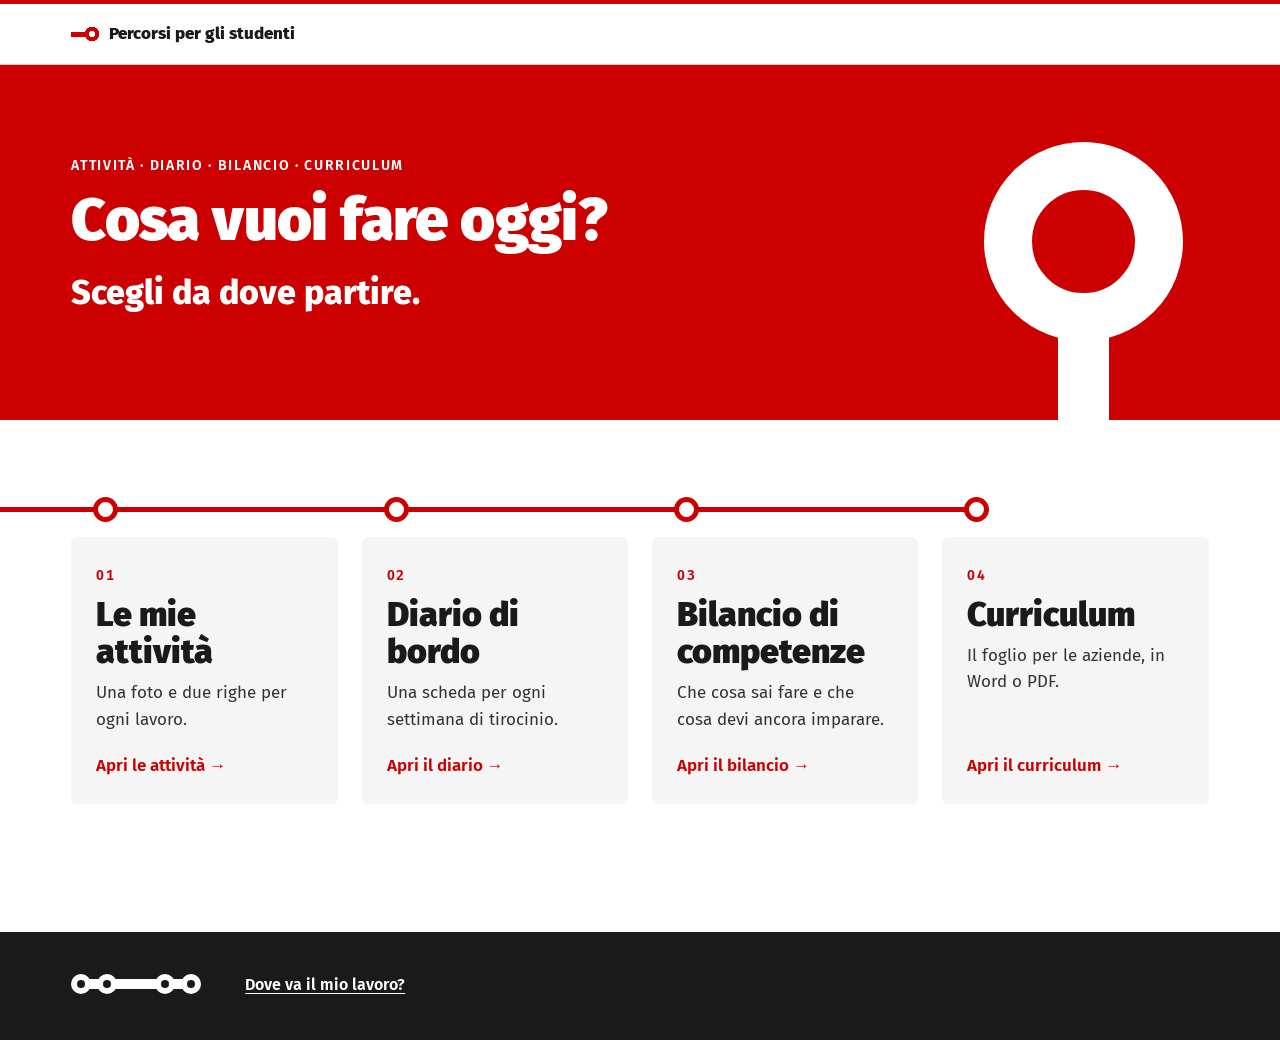
==== index.html @ dc900b09 "Pannello dei docenti: classi, cartellini con QR, avanzamento, CSV, gestione docenti Co-Authored-By: " ====
<!doctype html>
<html lang="it">
<head>
  <meta charset="utf-8">
  <meta name="viewport" content="width=device-width, initial-scale=1">
  <title>Percorsi per gli studenti</title>
  <meta name="description" content="Le mie attività, diario di bordo del tirocinio, bilancio di competenze e curriculum: scegli da dove partire.">
  <meta name="theme-color" content="#CC0000">
  <link rel="icon" type="image/png" sizes="32x32" href="img/favicon-32.png">
  <link rel="apple-touch-icon" href="img/favicon-180.png">
  <link rel="preload" href="fonts/fira-sans-latin-400-normal.woff2" as="font" type="font/woff2" crossorigin>
  <link rel="preload" href="fonts/fira-sans-latin-900-normal.woff2" as="font" type="font/woff2" crossorigin>
  <link rel="stylesheet" href="css/tokens.css?v=20261126-i">
  <link rel="stylesheet" href="css/stile.css?v=20261126-i">
  <script src="js/config.js" defer></script>
  <script src="js/unione.js" defer></script>
  <script src="js/archivio.js" defer></script>
  <script src="js/area.js" defer></script>
</head>
<body>
  <a class="salta" href="#principale">Vai al contenuto</a>

  <header class="testata">
    <div class="testata__riga">
      <span class="testata__nome testata__nome--fermo">Percorsi per gli studenti</span>
    </div>
  </header>

  <main id="principale" tabindex="-1">
    <div class="home home--percorsi">
      <div class="home__fascia">
        <div class="home__fascia-dentro">
          <p class="occhiello">Attività · Diario · Bilancio · Curriculum</p>
          <h1>Cosa vuoi fare oggi?</h1>
          <p class="home__sottotitolo">Scegli da dove partire.</p>
        </div>
      </div>

      <div class="home__sotto">
        <ul class="percorsi" aria-label="I percorsi">
          <li>
            <a class="percorso" href="portfolio/">
              <span class="meta percorso__num">01</span>
              <span class="percorso__titolo">Le mie attività</span>
              <span class="percorso__testo">Una foto e due righe per ogni lavoro.</span>
              <span class="percorso__apri">Apri le attività</span>
            </a>
          </li>
          <li>
            <a class="percorso" href="diario/">
              <span class="meta percorso__num">02</span>
              <span class="percorso__titolo">Diario di bordo</span>
              <span class="percorso__testo">Una scheda per ogni settimana di tirocinio.</span>
              <span class="percorso__apri">Apri il diario</span>
            </a>
          </li>
          <li>
            <a class="percorso" href="bilancio/">
              <span class="meta percorso__num">03</span>
              <span class="percorso__titolo">Bilancio di competenze</span>
              <span class="percorso__testo">Che cosa sai fare e che cosa devi ancora imparare.</span>
              <span class="percorso__apri">Apri il bilancio</span>
            </a>
          </li>
          <li>
            <a class="percorso" href="cv/">
              <span class="meta percorso__num">04</span>
              <span class="percorso__titolo">Curriculum</span>
              <span class="percorso__testo">Il foglio per le aziende, in Word o PDF.</span>
              <span class="percorso__apri">Apri il curriculum</span>
            </a>
          </li>
        </ul>

      </div>
    </div>
  </main>

  <footer class="piede">
    <div class="piede__riga">
      <span class="catena catena--bianca" aria-hidden="true"></span>
      <button type="button" class="pulsante pulsante--testo piede__info" data-informativa>Dove va il mio lavoro?</button>
    </div>
  </footer>

  <noscript><p style="padding:20px">Per usare i percorsi serve JavaScript attivo nel browser.</p></noscript>
</body>
</html>
---- css/tokens.css ----
/* Token dell'interfaccia: brand kit AFOL Metropolitana.
   Fonte: .claude/skills/afol-brand (SKILL.md, reference/web.md, reference/tokens.css, reference/cerchi.md),
   copiata dalla repo cfp-news. Ogni valore è marcato come in quella skill:
   Ufficiale (linee guida AFOL), Osservato (misurato su sito e social), Proposta (applicazione coerente).
   Caratteri self-hosted: nessuna richiesta a Google Fonts. */

/* Fira Sans: unica famiglia dell'interfaccia (Ufficiale). La gerarchia nasce dal peso. */
@font-face { font-family: "Fira Sans"; src: url("../fonts/fira-sans-latin-400-normal.woff2") format("woff2"); font-weight: 400; font-style: normal; font-display: swap; }
@font-face { font-family: "Fira Sans"; src: url("../fonts/fira-sans-latin-600-normal.woff2") format("woff2"); font-weight: 600; font-style: normal; font-display: swap; }
@font-face { font-family: "Fira Sans"; src: url("../fonts/fira-sans-latin-800-normal.woff2") format("woff2"); font-weight: 800; font-style: normal; font-display: swap; }
@font-face { font-family: "Fira Sans"; src: url("../fonts/fira-sans-latin-900-normal.woff2") format("woff2"); font-weight: 900; font-style: normal; font-display: swap; }
/* Anton ed EB Garamond restano solo per i modelli del curriculum scelti dallo studente
   (anteprima a schermo identica al Word e al PDF), non per l'interfaccia. */
@font-face { font-family: "Anton"; src: url("../fonts/anton-latin-400-normal.woff2") format("woff2"); font-weight: 400; font-style: normal; font-display: swap; }
@font-face { font-family: "EB Garamond"; src: url("../fonts/eb-garamond-latin-400-normal.woff2") format("woff2"); font-weight: 400; font-style: normal; font-display: swap; }
@font-face { font-family: "EB Garamond"; src: url("../fonts/eb-garamond-latin-400-italic.woff2") format("woff2"); font-weight: 400; font-style: italic; font-display: swap; }

:root {
  /* Colori AFOL (Ufficiali, linee guida documenti) */
  --afol-rosso: #CC0000;          /* unico rosso del lavoro: 5,89:1 su bianco */
  --afol-grigio-scuro: #333333;   /* testi */
  --afol-grigio-medio: #666666;   /* note: 5,74:1 su bianco */
  --afol-grigio-chiaro: #F5F5F5;  /* fondi */
  --afol-grigio-bordo: #CCCCCC;   /* bordi e filetti */
  --afol-bianco: #FFFFFF;
  /* Derivati (Proposta / Osservato) */
  --afol-rosso-scuro: #A30000;    /* hover dei pulsanti */
  --afol-nero: #1A1A1A;           /* titoli, fuoco da tastiera */
  --afol-fondo-rosato: #FCF3F4;   /* fondo dei post (Osservato): blocchi di aiuto */

  /* Ruoli usati da stile.css */
  --c-fondo: var(--afol-bianco);
  --c-pannello: var(--afol-grigio-chiaro);   /* colonne di spiegazione, schede della pagina iniziale */
  --c-superficie: var(--afol-bianco);
  --c-testo: var(--afol-grigio-scuro);
  --c-titolo: var(--afol-nero);
  --c-testo-2: var(--afol-grigio-medio);
  --c-rosso: var(--afol-rosso);
  --c-rosso-scuro: var(--afol-rosso-scuro);
  --c-rosato: var(--afol-fondo-rosato);
  --c-filetto: var(--afol-grigio-bordo);
  --c-bordo-campo: #8A8A8A;       /* Proposta: bordo dei campi a 3,4:1 su bianco (WCAG 1.4.11) */
  --c-bianco: var(--afol-bianco);
  --c-nero: var(--afol-nero);

  /* Caratteri */
  --f-sans: "Fira Sans", Arial, Helvetica, sans-serif;
  --f-cv-display: "Anton", Impact, "Arial Narrow", sans-serif;   /* solo curriculum, modello moderno */
  --f-cv-libro: "EB Garamond", Garamond, serif;                  /* solo curriculum, carattere elegante */

  /* Scala web (reference/web.md) */
  --t-h1: clamp(2.25rem, 1.4rem + 3.4vw, 3.75rem);   /* 36 → 60 px, Fira Sans 900 */
  --t-sezione: clamp(1.625rem, 1.25rem + 1.5vw, 2.5rem); /* H2, 800 */
  --t-domanda: clamp(1.5rem, 1.2rem + 1.2vw, 2.125rem);  /* titolo di schermata, 800 */
  --t-corpo: clamp(1rem, .95rem + .25vw, 1.0625rem);    /* 16 → 17 px */
  --t-meta: .875rem;                                     /* 14 px */
  --occhiello-spaziatura: .12em;

  /* Griglia e ritmo */
  --gap: 14px;
  --m: 20px;
  --max-lavoro: 1240px;
  --measure: 66ch;             /* 60–75 caratteri */
  --space-section: clamp(56px, 9vw, 96px);
  --radius-card: 6px;          /* --afol-raggio */
  --radius-control: 6px;       /* pulsanti: angoli 4–6 px */
  --filetto: 6px;              /* filetto rosso in alto delle schede */

  /* Sistema dei cerchi (Osservato): linea spessa t, anello di diametro ≈ 3,9 t con parete t */
  --cerchio-t: 5px;
  --cerchio-d: 20px;

  --durata: 200ms;
}
@media (max-width: 359px) { :root { --m: 16px; } }
@media (min-width: 768px) {
  :root { --gap: 20px; --m: clamp(28px, 4vw, 72px); }
}
@media (min-width: 1200px) {
  :root { --gap: 24px; }
}
@media (prefers-reduced-motion: reduce) {
  :root { --durata: 0ms; }
}
---- css/stile.css ----
/* Percorsi per gli studenti — interfaccia con il brand kit AFOL Metropolitana.
   Regole: un solo rosso (#CC0000) usato con parsimonia, molti neutri; una sola famiglia (Fira Sans),
   gerarchia fatta di pesi; schede bianche su grigio chiaro; il sistema dei cerchi (linea con anelli)
   per l'avanzamento e come firma sotto i titoli di primo livello. Vedi design.md. */

*, *::before, *::after { box-sizing: border-box; }
html { -webkit-text-size-adjust: 100%; }
body {
  margin: 0;
  background: var(--c-fondo);
  color: var(--c-testo);
  font-family: var(--f-sans);
  font-size: var(--t-corpo);
  line-height: 1.55;
  -webkit-font-smoothing: antialiased;
}
h1, h2, h3, h4, p, ul, ol, figure, blockquote { margin: 0; }
h1, h2, h3, h4, strong, legend { color: var(--c-titolo); }
button, input, textarea, select { font: inherit; color: inherit; }
a { color: var(--c-rosso); text-underline-offset: 3px; }
[hidden] { display: none !important; }

:focus-visible { outline: 3px solid var(--c-nero); outline-offset: 2px; }

.visivamente-nascosto {
  position: absolute !important; width: 1px; height: 1px; overflow: hidden;
  clip: rect(0 0 0 0); white-space: nowrap;
}
.salta {
  position: absolute; left: var(--m); top: -60px; z-index: 20;
  background: var(--c-rosso); color: var(--c-bianco); padding: 10px 16px; border-radius: var(--radius-control);
  font-weight: 600;
}
.salta:focus { top: 10px; }

/* ---------- Metadati, occhielli e segni ---------- */
.meta {
  font-size: var(--t-meta);
  line-height: 1.4;
  letter-spacing: .01em;
  font-variant-numeric: tabular-nums;
  color: var(--c-testo-2);
}
.meta strong { color: var(--c-titolo); font-weight: 600; }
/* Occhiello: 14 px, maiuscolo, spaziatura 0,12 em, 600, rosso (web.md). */
.occhiello, .schermata__testa > .meta, .home__indice > h2.meta, .percorso__num {
  font-size: var(--t-meta); font-weight: 600; text-transform: uppercase;
  letter-spacing: var(--occhiello-spaziatura); color: var(--c-rosso);
}
/* L'anello: parete spessa quanto la linea, foro vuoto (cerchi.md, regola 1). */
.segno {
  display: inline-block; flex: none; width: 14px; height: 14px; margin-right: 10px; vertical-align: -1px;
  border: 4px solid var(--c-rosso); border-radius: 50%; background: transparent;
}
.misura { max-width: var(--measure); }
.libro { font-size: 1.125em; line-height: 1.55; }

/* Firma: la catena dei quattro cerchi sotto i titoli di primo livello (web.md, «Separatore di sezione»). */
.catena, .home h1::after, .dossier__titolo::after {
  content: ""; display: block; width: 132px; height: 20px;
  background: url("../img/catena.svg") left center / contain no-repeat;
}

/* ---------- Testata e avanzamento ---------- */
.testata {
  position: sticky; top: 0; z-index: 10;
  background: var(--c-bianco);
  border-top: 4px solid var(--c-rosso);
  border-bottom: 1px solid var(--c-filetto);
}
.testata__riga {
  display: flex; align-items: center; gap: 14px;
  max-width: var(--max-lavoro); margin: 0 auto; padding: 6px var(--m);
  min-height: 60px;
}
.testata__nome {
  font-family: var(--f-sans); font-weight: 800; font-size: 17px; letter-spacing: 0; color: var(--c-titolo);
  background: none; border: 0; padding: 10px 0; cursor: pointer; min-height: 44px; text-align: left;
}
.testata__nome { display: inline-flex; align-items: center; gap: 10px; }
/* Il segno dei siti: un tratto di linea che finisce in un anello. */
.testata__nome::before {
  content: ""; flex: none; width: 28px; height: 14px;
  background: radial-gradient(circle at 21px 7px, transparent 3px, var(--c-rosso) 3.5px, var(--c-rosso) 7px, transparent 7.5px),
    linear-gradient(var(--c-rosso), var(--c-rosso)) 0 4.5px / 16px 5px no-repeat;
}
.testata__nome:hover { color: var(--c-rosso); }
.testata__nome--fermo { cursor: default; display: inline-flex; align-items: center; }
.testata__nome--fermo:hover { color: var(--c-titolo); }
.testata__salvato { margin-left: auto; text-align: right; }
/* Link alla pagina iniziale con i percorsi. */
.testata__tutti {
  font-size: 14px; font-weight: 600; color: var(--c-testo-2); text-decoration: none;
  display: inline-flex; align-items: center; gap: 6px; min-height: 44px; padding-right: 14px; white-space: nowrap;
  border-right: 1px solid var(--c-filetto);
}
.testata__tutti::before { content: "←"; color: var(--c-rosso); }
.testata__tutti:hover { color: var(--c-rosso); }

/* Avanzamento come percorso: linea orizzontale con anelli (web.md, «Percorso»). */
.avanzamento {
  height: var(--cerchio-t); background: var(--c-filetto); position: relative;
  margin: 14px max(var(--m), calc((100% - var(--max-lavoro)) / 2 + var(--m))) 16px;
}
.avanzamento__barra { position: absolute; inset: 0 auto 0 0; background: var(--c-rosso); transition: width var(--durata) ease; }
.avanzamento__nodo {
  position: absolute; top: 50%; width: var(--cerchio-d); height: var(--cerchio-d);
  border: var(--cerchio-t) solid var(--c-filetto); border-radius: 50%; background: var(--c-bianco);
  transform: translate(-50%, -50%); pointer-events: none;
}
.avanzamento__nodo--completato { border-color: var(--c-rosso); background: var(--c-bianco); }
.avanzamento__nodo--attivo { border-color: var(--c-rosso); background: var(--c-rosso); box-shadow: 0 0 0 4px var(--c-bianco); }
body:has(.home) .avanzamento { display: none; }
#tappa-nome { font-weight: 600; color: var(--c-titolo); }

/* ---------- Pulsanti (web.md) ---------- */
.pulsante {
  display: inline-flex; align-items: center; justify-content: center; gap: 8px;
  min-height: 48px; padding: 0 24px;
  border-radius: var(--radius-control);
  border: 2px solid var(--c-rosso);
  background: var(--c-rosso); color: var(--c-bianco);
  font-weight: 600; font-size: 16px; line-height: 1.2; text-decoration: none;
  cursor: pointer;
  transition: background var(--durata), border-color var(--durata), color var(--durata);
}
.pulsante:hover { background: var(--c-rosso-scuro); border-color: var(--c-rosso-scuro); }
.pulsante--secondario { background: transparent; color: var(--c-rosso); }
.pulsante--secondario:hover { background: var(--c-rosato); color: var(--c-rosso-scuro); border-color: var(--c-rosso-scuro); }
.pulsante--piccolo { min-height: 44px; padding: 0 16px; font-size: 15px; }
.pulsante--testo { border-color: transparent; background: transparent; color: var(--c-rosso); text-decoration: underline; text-underline-offset: 3px; padding: 0 8px; }
.pulsante--testo:hover { background: transparent; border-color: transparent; color: var(--c-rosso-scuro); text-decoration-thickness: 2px; }
.pulsante[disabled] { opacity: .45; cursor: not-allowed; }

/* ---------- Home di ogni sito: fascia rossa d'apertura, poi l'indice come linea con le fermate ---------- */
.home { padding: 0 0 var(--space-section); }
.home__fascia {
  position: relative; overflow: hidden;
  background: var(--c-rosso); color: var(--c-bianco);
}
.home__fascia-dentro {
  position: relative;
  max-width: var(--max-lavoro); margin: 0 auto;
  padding: clamp(40px, 7vw, 96px) var(--m) clamp(48px, 7vw, 96px);
}
.home__fascia-dentro > * { position: relative; z-index: 1; }
/* Il segno dei cerchi in bianco su rosso (cerchi.md, regole 2, 4 e 5): una linea entra dal bordo basso
   della fascia e finisce in un grande anello con il foro vuoto. Spessore t, anello ≈ 3,9 t, foro ≈ 0,51. */
.home__fascia-dentro::before, .home__fascia-dentro::after { content: none; }
@media (min-width: 900px) {
  .home__fascia-dentro { --t: clamp(44px, 4vw, 60px); }
  .home__fascia-dentro::after {
    content: ""; position: absolute; z-index: 0;
    right: calc(var(--m) + 2vw); top: clamp(48px, 6vw, 88px);
    width: calc(3.9 * var(--t)); height: calc(3.9 * var(--t));
    border: calc(.95 * var(--t)) solid var(--c-bianco); border-radius: 50%;
  }
  .home__fascia-dentro::before {
    content: ""; position: absolute; z-index: 0; bottom: 0;
    right: calc(var(--m) + 2vw + 1.45 * var(--t)); width: var(--t);
    top: calc(clamp(48px, 6vw, 88px) + 3.3 * var(--t));
    background: var(--c-bianco);
  }
  .home__fascia-dentro > * { max-width: min(640px, 62%); }
}
.home__fascia h1 {
  color: var(--c-bianco);
  font-weight: 900; font-size: var(--t-h1); line-height: 1.02; letter-spacing: -.01em;
  margin: 0 0 22px; max-width: 14ch;
}
.home__fascia h1::after { content: none; }
.home__fascia .occhiello { color: var(--c-bianco); margin-bottom: 14px; }
.home__sottotitolo { font-size: var(--t-domanda); font-weight: 800; line-height: 1.15; margin-bottom: 18px; max-width: 24ch; }
.home__testo { margin-bottom: 30px; }
.home__fascia .home__sottotitolo { color: var(--c-bianco); }
.home__fascia .nota { color: var(--c-bianco); }
.home__azioni { display: flex; flex-wrap: wrap; align-items: center; gap: 14px; margin-bottom: 16px; }
/* Pulsanti sul rosso: invertiti. */
.home__fascia .pulsante { background: var(--c-bianco); border-color: var(--c-bianco); color: var(--c-rosso); }
.home__fascia .pulsante:hover { background: var(--c-rosato); border-color: var(--c-rosato); color: var(--c-rosso-scuro); }
.home__fascia .pulsante--secondario { background: transparent; color: var(--c-bianco); }
.home__fascia .pulsante--secondario:hover { background: rgba(255, 255, 255, .14); color: var(--c-bianco); border-color: var(--c-bianco); }
.home__fascia :focus-visible { outline-color: var(--c-bianco); }

/* L'indice della home come una linea della metropolitana: un anello per sezione, il nome sotto (cerchi.md, E). */
.home__indice, .home__sotto { max-width: var(--max-lavoro); margin: 0 auto; padding: clamp(40px, 6vw, 72px) var(--m) 0; }
.home__indice > h2.meta { margin-bottom: 22px; }
.home__indice ol { list-style: none; padding: 0 0 0 40px; margin: 0; display: grid; position: relative; }
.home__indice ol::before {
  content: ""; position: absolute; left: 10px; top: 8px; bottom: 8px; width: var(--cerchio-t); background: var(--c-rosso);
}
.home__indice li { position: relative; display: grid; grid-template-columns: 3ch 1fr; align-items: baseline; gap: 10px; padding: 10px 0; color: var(--c-titolo); font-weight: 600; }
.home__indice li::before {
  content: ""; position: absolute; left: -40px; top: 10px; width: 25px; height: 25px; box-sizing: border-box;
  border: var(--cerchio-t) solid var(--c-rosso); border-radius: 50%; background: var(--c-bianco);
}
.home__indice li > .meta:first-child { color: var(--c-rosso); font-weight: 800; }
@media (min-width: 768px) {
  .home__indice ol { grid-auto-flow: column; grid-auto-columns: 1fr; padding: 40px 0 0; }
  .home__indice ol::before { left: calc(-1 * var(--m) - 100vw); right: calc(100% / var(--n, 6) - 22px); top: 10px; bottom: auto; width: auto; height: var(--cerchio-t); }
  .home__indice ol:has(> li:nth-child(3):last-child) { --n: 3; }
  .home__indice li { grid-template-columns: 1fr; gap: 2px; padding: 0 12px 0 0; }
  .home__indice li::before { left: 0; top: -40px; }
  .home { overflow-x: clip; }
}

/* ---------- Pagina iniziale: i quattro percorsi ---------- */
.home--percorsi h1 { max-width: 16ch; }
.home__sotto { padding-top: clamp(48px, 6vw, 80px); }
/* I tre siti come tappe di un percorso: una linea li attraversa e ogni scheda ha il suo anello (cerchi.md, uso 4). */
.percorsi { list-style: none; padding: 0; display: grid; gap: var(--gap); margin: 0 0 32px; position: relative; }
.percorsi > li { position: relative; }
.percorso {
  position: relative;
  display: flex; flex-direction: column; gap: 10px; height: 100%;
  background: var(--c-pannello); border: 1px solid transparent; border-radius: var(--radius-card);
  padding: 28px 24px 24px; text-decoration: none; color: var(--c-testo);
  transition: border-color var(--durata), background var(--durata);
}
.percorso:hover { border-color: var(--c-rosso); background: var(--c-bianco); }
.percorso__titolo { font-size: var(--t-domanda); font-weight: 900; line-height: 1.1; color: var(--c-titolo); }
.percorso__testo { max-width: 40ch; }
.percorso__apri { margin-top: auto; padding-top: 10px; font-weight: 600; color: var(--c-rosso); }
.percorso__apri::after { content: " →"; }
.percorso:hover .percorso__apri { text-decoration: underline; text-underline-offset: 4px; }
/* Mobile: linea verticale a sinistra, anello all'altezza del titolo. */
.percorsi { padding-left: 34px; }
.percorsi::before {
  content: ""; position: absolute; left: 10px; top: 0; bottom: 0; width: var(--cerchio-t); background: var(--c-rosso);
}
.percorsi > li::before {
  content: ""; position: absolute; left: -34px; top: 26px; width: 25px; height: 25px; z-index: 1; box-sizing: border-box;
  border: var(--cerchio-t) solid var(--c-rosso); border-radius: 50%; background: var(--c-bianco);
}
@media (min-width: 1000px) {
  .percorsi { grid-template-columns: repeat(4, 1fr); padding: 40px 0 0; }
  /* La linea entra dal bordo sinistro dello schermo e finisce nell'ultimo anello. */
  .percorsi::before { left: calc(-1 * var(--m) - 100vw); right: calc((100% - 3 * var(--gap)) / 4 - 34px); top: 10px; bottom: auto; width: auto; height: var(--cerchio-t); }
  .percorsi > li::before { left: 22px; top: -40px; }
}

/* Piè di pagina della pagina iniziale: scuro, con la catena dei cerchi in bianco. */
.piede { background: var(--c-nero); color: var(--c-bianco); }
.piede__riga {
  max-width: var(--max-lavoro); margin: 0 auto; padding: 28px var(--m) 32px;
  display: flex; flex-wrap: wrap; align-items: center; gap: 16px 32px;
}
.piede p { font-size: 15px; max-width: 52ch; }
.catena--bianca { background-image: url("../img/catena-bianca.svg"); }

/* ---------- Area di lavoro ---------- */
.lavoro { max-width: var(--max-lavoro); margin: 0 auto; padding: 0 var(--m); }
.rail { display: none; }
.rail ol, .indice-dialogo ol { list-style: none; padding: 0; margin: 0; }
/* Da 1100px l'indice è una colonna a sinistra: una linea verticale con un anello per sezione,
   come una linea della metropolitana (cerchi.md, regola 3). Sostituisce la traccia orizzontale in testata. */
@media (min-width: 1100px) {
  .lavoro { display: grid; grid-template-columns: 232px minmax(0, 1fr); column-gap: clamp(40px, 4vw, 64px); align-items: start; }
  .rail {
    display: block; position: sticky; top: 84px; align-self: start;
    padding: 40px 0 24px; max-height: calc(100vh - 84px); overflow-y: auto;
  }
  .rail ol { position: relative; padding-left: 40px; }
  .rail ol::before { content: ""; position: absolute; left: 10px; top: 22px; bottom: 22px; width: var(--cerchio-t); background: var(--c-filetto); }
  .rail .rail__voce {
    position: relative; display: flex; flex-direction: column; align-items: flex-start; gap: 1px;
    border-top: 0; padding: 12px 0; min-height: 56px;
  }
  .rail .rail__voce::before {
    content: ""; position: absolute; left: -40px; top: 12px; width: 25px; height: 25px; box-sizing: border-box;
    border: var(--cerchio-t) solid var(--c-filetto); border-radius: 50%; background: var(--c-bianco);
  }
  .rail .rail__voce[data-stato="completa"]::before, .rail .rail__voce[data-stato="in_corso"]::before { border-color: var(--c-rosso); }
  .rail .rail__voce[aria-current="step"]::before { border-color: var(--c-rosso); background: var(--c-rosso); box-shadow: 0 0 0 4px var(--c-bianco); }
  .rail .rail__voce:hover .rail__nome { color: var(--c-rosso); }
  .rail .rail__num { display: none; }
  /* Lo stato si legge dall'anello: la scritta resta solo per i lettori di schermo. */
  .rail .rail__stato { position: absolute; width: 1px; height: 1px; overflow: hidden; clip: rect(0 0 0 0); white-space: nowrap; }
  .rail .rail__voce { min-height: 48px; justify-content: center; }
  .rail .rail__nome { font-size: 16px; line-height: 1.25; }
  .testata__tappa, .avanzamento { display: none !important; }
}
.rail__voce, .indice-dialogo__voce {
  display: grid; grid-template-columns: 4.5ch 1fr; gap: 4px 10px; width: 100%;
  text-align: left; background: none; border: 0; border-top: 1px solid var(--c-filetto);
  padding: 12px 0; cursor: pointer; min-height: 44px; font-size: 15px; line-height: 1.3;
}
.rail__nome { color: var(--c-titolo); }
.rail__voce[aria-current="step"] .rail__nome, .indice-dialogo__voce[aria-current="step"] .rail__nome { font-weight: 800; }
.rail__voce[aria-current="step"] .rail__num { color: var(--c-rosso); font-weight: 600; }
.rail__num { white-space: nowrap; }
.rail__stato { grid-column: 2; }

.schermata { padding: clamp(28px, 5vw, 52px) 0 40px; }
.schermata--entra { animation: compari var(--durata) ease both; }
@keyframes compari { from { opacity: 0; transform: translateY(6px); } to { opacity: 1; transform: none; } }
.schermata__testa { margin-bottom: 28px; }
.schermata__testa .meta { margin-bottom: 12px; display: flex; align-items: center; }
.schermata h2 {
  font-size: var(--t-sezione); font-weight: 800; line-height: 1.15; letter-spacing: -.005em;
  max-width: 30ch;
}
.schermata h2:focus { outline: none; }
.schermata__corpo { display: grid; gap: 28px; }
/* Redesign del 26/11/2026: niente pannelli né colonne affiancate. La spiegazione è un paragrafo d'apertura,
   il lavoro sta sotto in una colonna di lettura; si separa con lo spazio, non con riquadri e filetti. */
.schermata__corpo { gap: 36px; }
.colonna-intro { display: grid; gap: 16px; max-width: 62ch; }
.colonna-intro > p:first-child { font-size: 1.125rem; line-height: 1.55; color: var(--c-titolo); }
.colonna-risposta { max-width: 760px; }
.colonna-risposta { min-width: 0; }
.colonna-risposta > * + * { margin-top: 32px; }

/* ---------- Aiuto, esempio, avvisi ---------- */
/* L'aiuto è una nota a margine: filetto rosso sottile, niente fondo. */
.aiuto {
  border-left: 3px solid var(--c-rosso);
  padding: 2px 0 2px 16px;
  color: var(--c-testo);
  font-size: 16px; line-height: 1.55;
  max-width: var(--measure);
}
.aiuto > * + * { margin-top: 8px; }
.esempio { max-width: var(--measure); }
.esempio summary {
  cursor: pointer; padding: 12px 0; min-height: 44px; display: flex; align-items: center; gap: 10px;
  font-weight: 600; font-size: 15px; color: var(--c-titolo);
  list-style: none;
}
.esempio summary:hover { color: var(--c-rosso); }
.esempio summary::-webkit-details-marker { display: none; }
.esempio summary::before, .dettagli summary::before {
  content: "+"; flex: none; display: inline-grid; place-items: center; width: 22px; height: 22px;
  border: 2px solid var(--c-rosso); border-radius: 50%; color: var(--c-rosso); font-weight: 800; font-size: 15px; line-height: 1;
}
.esempio[open] summary::before, .dettagli[open] summary::before { content: "–"; }
.esempio__corpo { padding: 4px 0 8px 32px; font-size: 16px; color: var(--c-testo); }
.esempio__corpo > * + * { margin-top: 10px; }
.esempio__corpo dl { display: grid; grid-template-columns: max-content 1fr; gap: 6px 14px; margin: 0; }
.esempio__corpo dt { font-size: 14px; color: var(--c-testo-2); padding-top: 2px; }
.esempio__corpo dd { margin: 0; }
.avviso {
  background: var(--c-bianco); border: 1px solid var(--c-filetto); border-left: 4px solid var(--c-rosso);
  padding: 12px 16px; border-radius: var(--radius-card);
  font-size: 16px; max-width: var(--measure);
}
.nota { font-size: 15px; color: var(--c-testo-2); max-width: var(--measure); }

/* ---------- Campi ---------- */
.campo { display: grid; gap: 8px; }
.campo > label, .campo__etichetta { font-weight: 600; font-size: 17px; line-height: 1.35; color: var(--c-titolo); }
.campo__suggerimento { font-size: 15px; color: var(--c-testo-2); margin-top: -4px; }
.campo input:not([type="checkbox"]):not([type="radio"]):not([type="file"]), .campo textarea, .campo select {
  width: 100%;
  background: var(--c-bianco);
  border: 1px solid var(--c-bordo-campo);
  border-radius: var(--radius-card);
  padding: 12px 14px;
  font-size: 17px; line-height: 1.5; color: var(--c-titolo);
}
.campo input:not([type="checkbox"]):not([type="radio"]), .campo select { min-height: 48px; }
/* Le caselle partono basse (circa tre righe) e crescono mentre si scrive (adattaAltezza nei siti). */
.campo textarea { min-height: 104px; resize: vertical; }
.campo textarea.lungo { min-height: 160px; }
.campo input:hover, .campo textarea:hover, .campo select:hover { border-color: var(--c-testo); }
.campo input:focus-visible, .campo textarea:focus-visible, .campo select:focus-visible { outline: 3px solid var(--c-nero); outline-offset: 1px; border-color: var(--c-nero); }
.campo textarea.libro { font-size: 18px; line-height: 1.55; }

fieldset { border: 0; padding: 0; margin: 0; min-width: 0; }
legend { padding: 0; font-weight: 600; font-size: 17px; margin-bottom: 10px; }

/* Scelte (radio e checkbox) come righe testuali esplicite */
.scelte { display: grid; gap: 8px; }
.scelte--riga { grid-template-columns: repeat(auto-fill, minmax(150px, 1fr)); }
.scelte--quattro { grid-template-columns: repeat(2, 1fr); }
@media (min-width: 560px) { .scelte--quattro { grid-template-columns: repeat(4, 1fr); } .scelte--quattro .scelta span { padding: 10px 10px; gap: 8px; } }
.scelta { position: relative; display: block; }
.scelta input { position: absolute; opacity: 0; width: 1px; height: 1px; }
.scelta span {
  overflow-wrap: anywhere;
  display: flex; align-items: center; gap: 12px;
  min-height: 48px; padding: 10px 14px;
  background: var(--c-pannello);
  border: 1px solid transparent;
  border-radius: var(--radius-card);
  cursor: pointer; font-size: 16px; line-height: 1.35; color: var(--c-titolo);
}
@media (hover: hover) { .scelta:hover span { border-color: var(--c-bordo-campo); } }
.scelta input:checked + span { background: var(--c-bianco); }
.scelta span::before {
  content: ""; flex: none; width: 20px; height: 20px;
  border: 2px solid var(--c-bordo-campo); border-radius: 50%; background: var(--c-bianco);
}
.scelta input[type="checkbox"] + span::before { border-radius: 4px; }
.scelta input:checked + span { border-color: var(--c-rosso); box-shadow: inset 0 0 0 1px var(--c-rosso); font-weight: 600; }
/* Radio scelto: l'anello rosso a parete piena (lo stato si legge anche dal grassetto, non solo dal colore). */
.scelta input[type="radio"]:checked + span::before { border: 6px solid var(--c-rosso); }
.scelta input[type="checkbox"]:checked + span::before {
  border-color: var(--c-rosso); background: var(--c-rosso)
    url("data:image/svg+xml,%3Csvg xmlns='http://www.w3.org/2000/svg' viewBox='0 0 16 16'%3E%3Cpath d='M3 8.5l3.2 3L13 4.5' fill='none' stroke='%23fff' stroke-width='2.4'/%3E%3C/svg%3E") center / 14px no-repeat;
}
.scelta input:focus-visible + span { outline: 3px solid var(--c-nero); outline-offset: 2px; }

.anni { display: grid; gap: 20px; }

/* ---------- Schede esperienza ---------- */
.schede { display: grid; gap: 12px; list-style: none; padding: 0; }
.scheda {
  background: var(--c-bianco);
  border: 1px solid var(--c-filetto);
  border-radius: var(--radius-card);
  padding: 16px 18px;
}
.scheda--aperta { border-color: var(--c-rosso); box-shadow: inset 0 var(--filetto) 0 var(--c-rosso); padding-top: 22px; }
.scheda__testa { display: flex; flex-wrap: wrap; align-items: baseline; gap: 6px 14px; }
.scheda__titolo { font-weight: 800; font-size: 18px; line-height: 1.3; flex: 1 1 200px; color: var(--c-titolo); }
.scheda__azioni { display: flex; flex-wrap: wrap; gap: 8px; margin-top: 10px; }
.lingue { display: grid; gap: 14px; }
.lingue__titolo { font-size: 17px; font-weight: 800; }
.dettagli summary { cursor: pointer; min-height: 48px; display: flex; align-items: center; gap: 10px; font-weight: 600; color: var(--c-titolo); list-style: none; }
.dettagli summary:hover { color: var(--c-rosso); }
.dettagli summary::-webkit-details-marker { display: none; }
.dettagli__corpo { display: grid; gap: 22px; padding: 6px 0 20px; }

/* ---------- Che cosa so fare: blocchi ---------- */
.blocchi { display: grid; gap: 0; }
.blocco { display: grid; gap: 18px; padding: 28px 0; max-width: 720px; }
.blocco:first-child { padding-top: 0; border-top: 0; }
.blocco h3 { font-size: clamp(20px, 2.4vw, 26px); font-weight: 800; line-height: 1.2; }
.blocco h3:focus { outline: none; }
.blocco__nota { color: var(--c-testo-2); font-size: 16px; }
.blocco__stato { color: var(--c-testo-2); }

.scheda__modulo { margin-top: 18px; padding-top: 18px; border-top: 1px solid var(--c-filetto); display: grid; gap: 22px; }

/* ---------- Navigazione tra schermate ---------- */
.navigazione {
  display: flex; flex-wrap: wrap; align-items: center; gap: 12px;
  padding: 28px 0 56px; margin-top: 24px;
}
.navigazione .meta { flex: 1 1 100%; order: -1; }
.navigazione__avanti { margin-left: auto; }
.navigazione__avanti::after { content: "→"; }
/* Su schermi stretti «Avanti» resta sempre raggiungibile. */
@media (max-width: 999px) {
  .navigazione {
    position: sticky; bottom: 0; z-index: 5; background: var(--c-bianco);
    margin-inline: calc(-1 * var(--m)); padding: 12px var(--m) max(12px, env(safe-area-inset-bottom)); margin-top: 16px;
    border-top: 1px solid var(--c-filetto);
  }
}
@media (min-width: 768px) {
  .navigazione .meta { flex: 1 1 auto; order: 0; text-align: center; }
}

/* ---------- Dossier ---------- */
.dossier {
  max-width: 960px; margin-inline: auto; background: var(--c-bianco);
  border: 1px solid var(--c-filetto); border-top: var(--filetto) solid var(--c-rosso); border-radius: var(--radius-card);
  padding: clamp(20px, 4vw, 56px);
}
.dossier__testa { border-bottom: 1px solid var(--c-filetto); padding-bottom: 20px; margin-bottom: 8px; }
.dossier__titolo { font-weight: 900; font-size: clamp(34px, 5vw, 56px); line-height: 1.02; margin: 10px 0 12px; }
.dossier__titolo::after { margin-top: 14px; }
.dossier__parte { padding: 24px 0; border-bottom: 1px solid var(--c-filetto); }
.dossier__parte:last-child { border-bottom: 0; }
.dossier__parte h3 { font-size: var(--t-sezione); font-weight: 800; line-height: 1.1; margin-bottom: 16px; }
.dossier__parte h4 { font-size: 17px; font-weight: 600; margin: 18px 0 8px; }
.voci { list-style: none; padding: 0; display: grid; gap: 18px; }
.voce { display: grid; gap: 6px; max-width: 68ch; }
/* Le parole dello studente: citazione con filetto rosso, in Fira Sans come tutto il resto. */
.voce blockquote {
  font-size: 1.125em; line-height: 1.5; color: var(--c-titolo); white-space: pre-line;
  border-left: 3px solid var(--c-rosso); padding-left: 14px;
}
.voce__fonte { display: flex; flex-wrap: wrap; align-items: center; gap: 4px 12px; }
.voce__fonte .pulsante--testo { min-height: 32px; font-size: 14px; padding: 0; }
.vuoto { color: var(--c-testo-2); font-size: 16px; }
.orientamento-anteprima { white-space: pre-line; }

/* ---------- Dialoghi ---------- */
dialog {
  border: 0; border-top: var(--filetto) solid var(--c-rosso); border-radius: var(--radius-card);
  background: var(--c-bianco); color: var(--c-testo);
  padding: 24px; width: min(560px, calc(100vw - 32px)); max-height: calc(100vh - 32px);
  box-shadow: 0 8px 32px rgba(0, 0, 0, .18);
}
dialog::backdrop { background: rgba(26, 26, 26, .5); }
dialog h2 { font-size: 24px; font-weight: 800; line-height: 1.2; margin-bottom: 12px; }
dialog > * + * { margin-top: 14px; }
.dialogo__azioni { display: flex; flex-wrap: wrap; gap: 10px; }

/* ---------- Curriculum ----------
   Il foglio è il documento dello studente, non un materiale AFOL: mantiene i suoi modelli e caratteri
   (gli stessi del Word e del PDF generati in js/docx.js e js/pdf.js). */
.cv {
  --cv-colore: #000; --cv-titoli: #666; --cv-s: 1;
  display: flex; flex-direction: column;
  background: var(--c-bianco); color: #000; border: 1px solid var(--c-filetto); border-radius: var(--radius-card);
  padding: clamp(20px, 4vw, 56px); max-width: 860px; margin-inline: auto;
  font-size: calc(16px * var(--cv-s)); line-height: 1.5; font-family: var(--f-sans);
}
.cv h3, .cv strong { color: inherit; }
.cv--modificabile { cursor: text; }
.cv--modificabile:focus-within { outline: 2px solid var(--c-bordo-campo); outline-offset: 4px; }
.cv__testa { display: flex; flex-wrap: wrap; align-items: flex-start; gap: 16px 24px; border-bottom: 1px solid var(--cv-colore); padding-bottom: 16px; }
.cv--impag-modello .cv__testa { border-bottom-width: 2px; }
.cv__foto { width: 30mm; height: 38mm; min-width: 96px; min-height: 120px; object-fit: cover; border-radius: 2px; flex: none; }
.cv__intestazione { flex: 1 1 260px; min-width: 0; }
.cv__nome { font-family: var(--f-cv-display); font-weight: 400; text-transform: uppercase; color: var(--cv-colore); font-size: calc(clamp(34px, 6vw, 56px) * var(--cv-s)); line-height: .95; margin-bottom: 6px; overflow-wrap: anywhere; }
.cv__occupazione { font-size: 1.15em; margin-bottom: 10px; }
.cv__contatti { list-style: none; padding: 0; display: flex; flex-wrap: wrap; gap: 4px 20px; font-size: .94em; }
.cv__contatti .meta { margin-right: 4px; font-size: .8em; }
.cv__parte { padding: 18px 0 4px; }
.cv__parte h3 { font-weight: 600; font-size: .85em; letter-spacing: .08em; text-transform: uppercase; color: var(--cv-titoli); margin-bottom: 10px; padding-bottom: 6px; border-bottom: 1px solid rgba(0, 0, 0, .08); }
.cv--impag-modello .cv__parte h3 { border-bottom-color: var(--cv-colore); }
.cv--impag-originale .t-mod, .cv--impag-modello .t-orig { display: none; }
/* Ordine delle sezioni, deciso dall'impaginazione */
.cv__parte--profilo { order: 1; }
.cv__parte--competenze { order: 4; } .cv__parte--lingue { order: 5; } .cv__parte--digitali { order: 6; } .cv__parte--altro { order: 7; }
.cv--impag-originale .cv__parte--formazione { order: 2; } .cv--impag-originale .cv__parte--esperienze { order: 3; }
.cv--impag-modello .cv__parte--esperienze { order: 2; } .cv--impag-modello .cv__parte--formazione { order: 3; }
.cv__consenso { order: 8; } .cv__firma { order: 9; }
.cv__riga { display: grid; grid-template-columns: 1fr; gap: 2px; padding: 8px 0; }
@media (min-width: 640px) { .cv__riga { grid-template-columns: 9.5em 1fr; gap: 16px; } }
.cv__periodo { font-size: .85em; color: rgba(0, 0, 0, .6); padding-top: .2em; }
.cv__titolo { font-weight: 600; }
.cv__sotto { color: rgba(0, 0, 0, .6); font-size: .94em; }
.cv__testo { margin-top: 4px; white-space: pre-line; }
.cv__profilo { max-width: 68ch; white-space: pre-line; }
.cv__elenco { padding-left: 1.2em; display: grid; gap: 4px; }
.cv__consenso { margin-top: 24px; font-size: .8em; color: rgba(0, 0, 0, .6); }
.cv__firma { margin-top: 20px; font-size: .94em; }
.cv__firma-riga { display: inline-block; width: 12em; border-bottom: 1px solid #000; vertical-align: bottom; }
.cv--senza-firma .cv__firma { display: none; }
.cv .meta { color: rgba(0, 0, 0, .6); }
/* Europass: struttura propria (vedi cvEuropass in app.js). Blu ufficiale #0E4194 come colore iniziale. */
.cv--impag-europass .cv__testa { border-bottom: 0; padding-bottom: 4px; align-items: center; }
.cv--impag-europass .cv__nome { font-family: var(--f-sans); font-weight: 700; text-transform: none; letter-spacing: 0; color: #000; font-size: calc(clamp(26px, 4.4vw, 36px) * var(--cv-s)); line-height: 1.1; margin-bottom: 8px; }
.cv--impag-europass .cv__contatti { flex-direction: column; gap: 2px; }
.cv--impag-europass .cv__contatti .meta { font-weight: 700; color: #000; font-size: .95em; margin-right: 6px; }
.cv--impag-europass .eu-anagrafica { margin-top: 6px; font-size: .95em; }
.cv--impag-europass .cv__parte { padding-top: 22px; }
.cv--impag-europass .cv__parte h3 { font-size: .95em; font-weight: 700; letter-spacing: .03em; color: var(--cv-titoli); border-bottom: 1px solid var(--cv-titoli); }
.cv--impag-europass .cv__periodo { font-size: .95em; font-weight: 400; color: #000; }
.cv--impag-europass .cv__titolo { font-weight: 700; }
.cv--impag-europass .cv__sotto { color: #000; }
@media (min-width: 640px) { .cv--impag-europass .cv__riga { grid-template-columns: 12em 1fr; } }
.cv--impag-europass .cv__elenco { list-style: none; padding-left: 0; }
.eu-logo { height: 38px; width: auto; align-self: flex-start; margin-bottom: 16px; }
.eu-madre { margin-bottom: 10px; }
.eu-lingue-scroll { overflow-x: auto; }
.eu-lingue { width: 100%; border-collapse: collapse; font-size: .9em; }
.eu-lingue th, .eu-lingue td { border: 1px solid var(--cv-titoli); padding: 5px 8px; text-align: center; font-weight: 400; }
.eu-lingue thead th { background: #e9eef8; color: var(--cv-titoli); font-weight: 700; }
.eu-lingue thead th.eu-abilita { font-size: .85em; font-weight: 400; color: #000; }
.eu-lingue tbody th { text-align: left; font-weight: 700; }
.eu-lingue .eu-testo { text-align: left; }
.eu-nota { margin-top: 8px; font-size: .8em; color: rgba(0, 0, 0, .6); }
/* Caratteri */
.cv--classico { font-family: var(--f-cv-libro); }
.cv--classico .cv__nome { font-family: var(--f-cv-libro); letter-spacing: .04em; font-weight: 400; }
.cv--classico .cv__parte h3, .cv--classico .cv__periodo { font-family: var(--f-cv-libro); letter-spacing: .06em; font-size: .9em; }
.cv--classico .cv__titolo { font-weight: 400; font-style: italic; }
.cv--semplice { font-family: Arial, Helvetica, sans-serif; }
.cv--semplice .cv__nome { font-family: Arial, Helvetica, sans-serif; font-weight: 700; letter-spacing: 0; font-size: calc(clamp(28px, 5vw, 44px) * var(--cv-s)); }
.cv--semplice .cv__parte h3, .cv--semplice .cv__periodo { font-family: Arial, Helvetica, sans-serif; letter-spacing: .02em; }
.cv__anteprima-foto { width: 96px; height: 120px; object-fit: cover; border-radius: 2px; }

/* Aspetto (solo schermo) */
.aspetto { border: 1px solid var(--c-filetto); border-radius: var(--radius-card); background: var(--c-bianco); padding: 16px 18px; max-width: 860px; margin-inline: auto; display: grid; gap: 18px; }
.colori { display: flex; flex-wrap: wrap; gap: 10px; }
.colore { position: relative; display: block; }
.colore input { position: absolute; opacity: 0; width: 1px; height: 1px; }
.colore span:first-of-type { display: block; width: 44px; height: 44px; border-radius: 50%; border: 2px solid var(--c-bianco); box-shadow: 0 0 0 1px var(--c-bordo-campo); cursor: pointer; }
.colore input:checked + span { box-shadow: 0 0 0 3px var(--c-nero); }
.colore input:focus-visible + span { outline: 3px solid var(--c-nero); outline-offset: 4px; }

/* ---------- Stampa: solo il dossier o il curriculum ---------- */
#stampa { display: none; }
@media print {
  @page { margin: 18mm 16mm; }
  body { background: #fff; font-size: 11.5pt; }
  body > :not(#stampa) { display: none !important; }
  #stampa { display: block; }
  .dossier { border: 0; padding: 0; }
  .dossier__parte { break-inside: auto; }
  .voce { break-inside: avoid; }
  .voce__fonte button { display: none; }
  .dossier__titolo { font-size: 32pt; }
  .dossier__titolo::after, .catena { -webkit-print-color-adjust: exact; print-color-adjust: exact; }
  .dossier__parte h3 { font-size: 18pt; }
  .voce blockquote { font-size: 12pt; }
  .cv { border: 0; padding: 0; max-width: none; font-size: calc(10.5pt * var(--cv-s)); line-height: 1.45; -webkit-print-color-adjust: exact; print-color-adjust: exact; }
  .cv__nome { font-size: calc(32pt * var(--cv-s)); }
  .cv--semplice .cv__nome { font-size: calc(26pt * var(--cv-s)); }
  .cv__foto { width: 30mm; height: 38mm; }
  .cv__parte { break-inside: avoid; padding-top: 12px; }
  .cv__riga { grid-template-columns: 30mm 1fr; gap: 10px; break-inside: avoid; }
  .cv__periodo, .cv__sotto, .cv__consenso { color: #444; }
  .cv--impag-europass .cv__periodo, .cv--impag-europass .cv__sotto { color: #000; }
  .eu-lingue-scroll { overflow: visible; }
  .eu-lingue, .cv__riga { break-inside: avoid; }
}
.anni .campo textarea { min-height: 96px; }
.coppia { display: grid; grid-template-columns: repeat(auto-fit, minmax(150px, 1fr)); gap: 14px; }
.coppia:has(> .campo:only-child) { grid-template-columns: 1fr; }

/* Sul telefono la testata di lavoro è piena: il link ai percorsi sta nella schermata iniziale di ogni sito. */
.home__tutti { display: none; }
@media (max-width: 639px) {
  .testata__tutti { display: none; }
  .home__tutti {
    display: inline-flex; align-items: center; gap: 6px; min-height: 44px; margin-bottom: 12px;
    font-size: 14px; font-weight: 600; color: var(--c-testo-2); text-decoration: none;
  }
  .home__tutti::before { content: "←"; color: var(--c-rosso); }
  .home__fascia .home__tutti, .home__fascia .home__tutti::before { color: var(--c-bianco); }
}

@media (max-width: 479px) {
  .testata__riga { gap: 8px; }
  .testata__riga .pulsante { white-space: nowrap; }
  .testata__nome { font-size: 15px; min-width: 0; }
  .testata__nome::before { display: none; }
  .testata__salvato { font-size: 12px; }
  #tappa-stato { display: none; }
}

/* ---------- Schermate a tutta larghezza: fascia di spiegazione in alto, lavoro sotto ---------- */
.schermata__corpo--largo { display: grid; gap: 28px; grid-template-columns: 1fr; }
.fascia { display: grid; gap: 16px 48px; align-items: start; }
.fascia > * { max-width: var(--measure); }
@media (min-width: 900px) {
  .fascia { grid-template-columns: repeat(2, minmax(0, 1fr)); }
  .fascia > .aiuto, .fascia > .esempio { max-width: none; }
}
.lavoro-largo { min-width: 0; }

/* Suggerimenti che compaiono mentre si scrive (non bloccano niente). */
.suggerimento-vivo { background: var(--c-rosato); border-left: 4px solid var(--c-rosso); padding: 10px 14px; font-size: 15px; line-height: 1.5; }

/* ---------- Elenco + dettaglio ---------- */
.ed { display: grid; gap: 20px; }
.ed--aperto .ed__elenco { display: none; }
.ed:not(.ed--aperto) .ed__dettaglio { display: none; }
.ed__gruppo + .ed__gruppo { margin-top: 24px; }
.ed__titolo-gruppo {
  font-size: var(--t-meta); font-weight: 600; text-transform: uppercase; letter-spacing: var(--occhiello-spaziatura);
  color: var(--c-rosso); margin-bottom: 8px; padding-bottom: 6px; border-bottom: 1px solid var(--c-filetto);
}
.ed__voci { list-style: none; padding: 0; display: grid; gap: 6px; margin-bottom: 8px; }
.ed__voce {
  width: 100%; text-align: left; display: grid; gap: 2px; min-height: 52px;
  background: var(--c-bianco); border: 1px solid var(--c-filetto); border-radius: var(--radius-card); padding: 10px 14px; cursor: pointer;
}
.ed__voce:hover { border-color: var(--c-rosso); }
.ed__voce--aperta { border-color: var(--c-rosso); box-shadow: inset 4px 0 0 var(--c-rosso); }
.ed__voce-titolo { font-weight: 600; line-height: 1.3; overflow-wrap: anywhere; color: var(--c-titolo); }
.ed__voce--manca .ed__voce-nota::before { content: ""; display: inline-block; width: 10px; height: 10px; border: 3px solid var(--c-rosso); border-radius: 50%; margin-right: 6px; vertical-align: -1px; }
.ed__azioni { margin: 4px 0 0; }
.ed__dettaglio { min-width: 0; display: grid; gap: 22px; align-content: start; }
.ed__torna { justify-self: start; padding-left: 0; }
.ed__vuoto { padding: 28px 0; }
.ed__forma { display: grid; gap: 22px; max-width: 760px; }
.ed__forma h3 { font-size: clamp(20px, 2.2vw, 26px); font-weight: 800; line-height: 1.2; }
.ed__azioni-fine { display: flex; flex-wrap: wrap; gap: 10px; align-items: center; }
.due-colonne { display: grid; gap: 22px; }
@media (min-width: 640px) { .due-colonne { grid-template-columns: repeat(2, minmax(0, 1fr)); } }
@media (min-width: 900px) {
  .ed { grid-template-columns: minmax(260px, 320px) minmax(0, 1fr); gap: clamp(28px, 4vw, 56px); align-items: start; }
  .ed--aperto .ed__elenco, .ed:not(.ed--aperto) .ed__dettaglio { display: block; }
  .ed__elenco { position: sticky; top: 96px; }
  .ed__torna { display: none; }
}

/* ---------- Che cosa so fare: una riga per situazione ---------- */
.livelli { display: grid; gap: 0; }
.livelli__riga { padding: 20px 0; display: grid; gap: 12px; min-width: 0; }
.livelli__riga:first-child { border-top: 0; padding-top: 0; }
.livelli__riga h3 { font-size: clamp(18px, 2vw, 22px); font-weight: 800; line-height: 1.25; }
.livelli__riga h3:focus { outline: none; }
.livelli__nota { color: var(--c-testo-2); font-size: 15px; }
/* Le cinque risposte sempre visibili: una sotto l'altra sul telefono, affiancate su schermi larghi. */
.livelli__scelte { display: grid; grid-template-columns: 1fr; gap: 6px; }
.livelli__riga h3 { scroll-margin-top: 96px; }
.livello { position: relative; display: block; }
.livello input { position: absolute; opacity: 0; width: 1px; height: 1px; }
.livello span {
  display: flex; align-items: center; justify-content: flex-start; text-align: left; height: 100%; min-height: 48px;
  padding: 8px 10px; font-size: 15px; line-height: 1.3; background: var(--c-pannello); color: var(--c-titolo);
  border: 1px solid transparent; border-radius: var(--radius-card); cursor: pointer;
}
@media (hover: hover) { .livello:hover span { border-color: var(--c-bordo-campo); } }
.livello input:checked + span { border-color: var(--c-rosso); box-shadow: inset 0 0 0 2px var(--c-rosso); background: var(--c-rosato); font-weight: 600; }
.livello input:focus-visible + span { outline: 3px solid var(--c-nero); outline-offset: 2px; }
.livelli__conta { font-size: 15px; }
@media (min-width: 900px) {
  .livelli__scelte { grid-template-columns: repeat(5, minmax(0, 1fr)); gap: 8px; }
  .livello span { justify-content: center; text-align: center; min-height: 72px; }
  .livelli__riga { grid-template-columns: minmax(220px, 3fr) 9fr; gap: 12px 28px; align-items: start; }
  .livelli__riga h3, .livelli__riga .esempio { grid-column: 1; }
  .livelli__riga .livelli__scelte { grid-column: 2; grid-row: 1 / span 2; }
}

/* ---------- Sguardo critico: tre domande vicine ---------- */
.blocchi--tre { gap: 28px; }
.blocchi--tre .blocco { max-width: none; border-top: 0; padding: 0; }
@media (min-width: 1000px) { .blocchi--tre { grid-template-columns: repeat(3, minmax(0, 1fr)); align-items: start; } }

/* ---------- Dossier su due colonne (solo a schermo) ---------- */
@media screen and (min-width: 1000px) {
  .dossier { max-width: none; display: grid; grid-template-columns: repeat(2, minmax(0, 1fr)); column-gap: clamp(32px, 5vw, 72px); }
  .dossier__testa { grid-column: 1 / -1; }
  .dossier__parte { border-bottom: 1px solid var(--c-filetto); }
  .dossier__parte:last-child { border-bottom: 1px solid var(--c-filetto); }
  .dossier__parte:has(.orientamento-anteprima) { grid-column: 1 / -1; }
}

/* ---------- Le mie attività (portfolio) ---------- */
.pulsante--grande { min-height: 56px; padding: 0 28px; font-size: 18px; }
.home__sotto > h2.occhiello { margin-bottom: 18px; }
.lavoro--singolo { display: block; }
.ed__torna-sempre { padding-left: 0; margin-top: 24px; text-decoration: none; font-weight: 600; }
.ed__torna-sempre + .schermata__testa, .lavoro--singolo .schermata { padding-top: 0; }
.galleria-vuota { display: grid; gap: 18px; max-width: var(--measure); }

/* Filtri: pulsanti a bordo sottile, quello attivo pieno di rosso. */
.filtri { display: flex; flex-wrap: wrap; align-items: center; gap: 8px; margin-bottom: 20px; }
.filtro {
  min-height: 44px; padding: 0 16px; border-radius: var(--radius-control); cursor: pointer;
  border: 1px solid var(--c-bordo-campo); background: var(--c-bianco); color: var(--c-titolo); font-size: 15px; font-weight: 600;
}
.filtro:hover { border-color: var(--c-rosso); color: var(--c-rosso); }
.filtro[aria-pressed="true"] { background: var(--c-rosso); border-color: var(--c-rosso); color: var(--c-bianco); }
.filtri__comp select {
  min-height: 44px; max-width: min(100%, 420px); padding: 0 12px; border: 1px solid var(--c-bordo-campo);
  border-radius: var(--radius-control); background: var(--c-bianco); font-size: 15px;
}

/* Galleria: miniature quadrate, testo sotto. */
.galleria { list-style: none; padding: 0; margin: 0; display: grid; gap: var(--gap); grid-template-columns: repeat(auto-fill, minmax(min(100%, 230px), 1fr)); }
.galleria > li { display: flex; }
.carta {
  display: flex; flex-direction: column; width: 100%; padding: 0; text-align: left; cursor: pointer; overflow: hidden;
  background: var(--c-bianco); border: 1px solid var(--c-filetto); border-radius: var(--radius-card);
  transition: border-color var(--durata), box-shadow var(--durata);
}
.carta:hover { border-color: var(--c-rosso); box-shadow: inset 0 0 0 1px var(--c-rosso); }
.carta__foto { position: relative; display: block; aspect-ratio: 1 / 1; background: var(--c-pannello); }
.carta__foto img, .carta__foto .foto-mancante { display: block; width: 100%; height: 100%; object-fit: cover; }
.carta__senza, .foto-mancante {
  display: grid; place-items: center; height: 100%; padding: 12px; text-align: center;
  color: var(--c-testo-2); font-size: 14px; font-weight: 600;
}
.carta__senza::before { content: ""; display: block; width: 28px; height: 28px; margin: 0 auto 8px; border: var(--cerchio-t) solid var(--c-filetto); border-radius: 50%; }
.carta__conta {
  position: absolute; right: 8px; bottom: 8px; padding: 2px 8px; border-radius: 999px;
  background: rgba(26, 26, 26, .78); color: var(--c-bianco); font-size: 13px; font-weight: 600;
}
.carta__testo { display: grid; gap: 4px; padding: 12px 14px 14px; }
.carta__titolo { font-weight: 800; line-height: 1.3; color: var(--c-titolo); overflow-wrap: anywhere; }
.carta__manca::before { content: ""; display: inline-block; width: 10px; height: 10px; border: 3px solid var(--c-rosso); border-radius: 50%; margin-right: 6px; vertical-align: -1px; }

/* Passo delle foto: striscia di miniature con le azioni sotto. */
.striscia { list-style: none; padding: 0; display: grid; gap: 12px; grid-template-columns: repeat(auto-fill, minmax(140px, 1fr)); }
.striscia__foto { display: grid; gap: 6px; }
.striscia__foto img, .striscia__foto .foto-mancante { width: 100%; aspect-ratio: 1 / 1; object-fit: cover; border-radius: var(--radius-card); background: var(--c-pannello); }
.striscia__azioni { display: flex; flex-wrap: wrap; justify-content: space-between; gap: 4px; }
.striscia__azioni .pulsante--testo { min-height: 36px; font-size: 14px; padding: 0; }
.profilo-breve { display: grid; gap: 16px; }
.profilo-breve .pulsante--testo { min-height: 32px; padding: 0; font-size: 14px; }

/* Scheda di un'attività: foto grandi, poi il testo. Da 1000px affiancate. */
.scheda-attivita { display: grid; gap: 28px; }
.foto-grandi { list-style: none; padding: 0; margin: 0; display: grid; gap: 10px; grid-template-columns: repeat(2, minmax(0, 1fr)); }
.foto-grandi--una { grid-template-columns: 1fr; }
.foto-grandi img, .foto-grandi .foto-mancante { display: block; width: 100%; height: auto; max-height: 70vh; object-fit: contain; background: var(--c-pannello); border-radius: var(--radius-card); }
.foto-grandi .foto-mancante { aspect-ratio: 4 / 3; }
.scheda-attivita__testo { display: grid; gap: 22px; align-content: start; }
.citazione { font-size: 1.125em; line-height: 1.5; color: var(--c-titolo); white-space: pre-line; border-left: 3px solid var(--c-rosso); padding-left: 14px; }
.testo-libero { white-space: pre-line; }
.competenze { list-style: none; padding: 0; display: grid; gap: 8px; margin-top: 8px; }
.competenze li { position: relative; padding-left: 26px; color: var(--c-titolo); font-weight: 600; }
.competenze li::before { content: ""; position: absolute; left: 0; top: .3em; width: 16px; height: 16px; box-sizing: border-box; border: 4px solid var(--c-rosso); border-radius: 50%; }
@media (min-width: 1000px) {
  .scheda-attivita { grid-template-columns: minmax(0, 7fr) minmax(0, 5fr); gap: clamp(32px, 4vw, 56px); align-items: start; }
}
.elenco-proposte { list-style: none; padding: 0; display: grid; gap: 8px; }
.elenco-proposte .pulsante { height: auto; min-height: 44px; padding-block: 8px; text-align: left; white-space: normal; }
.aiuto details summary { cursor: pointer; font-weight: 600; min-height: 44px; display: flex; align-items: center; color: var(--c-titolo); }

/* ---------- Portale: accesso, nome in testata, avvisi ---------- */
.accesso { display: grid; gap: 10px; max-width: 520px; margin-top: 8px; }
.accesso__etichetta { font-weight: 800; font-size: 18px; color: var(--c-bianco); }
.accesso__riga { display: flex; flex-wrap: wrap; gap: 10px; }
.accesso__codice {
  flex: 1 1 220px; min-height: 52px; padding: 0 16px; border: 2px solid var(--c-bianco); border-radius: var(--radius-control);
  background: var(--c-bianco); color: var(--c-titolo); font-size: 20px; font-weight: 600; letter-spacing: .12em; text-transform: uppercase;
}
.accesso__codice::placeholder { color: var(--c-testo-2); letter-spacing: .08em; }
.accesso .pulsante { min-height: 52px; }
.accesso__errore { background: var(--c-bianco); color: var(--c-rosso); border-radius: var(--radius-card); padding: 10px 14px; font-weight: 600; }
.testata__utente { display: inline-flex; align-items: center; gap: 6px; white-space: nowrap; }
.testata__utente .pulsante--testo { min-height: 44px; padding: 0 4px; font-size: 14px; }
.avviso-sessione {
  margin: 0; padding: 8px var(--m); background: var(--c-rosato); border-top: 1px solid var(--c-filetto);
  font-size: 15px; text-align: center; color: var(--c-titolo);
}
.percorso__stato { color: var(--c-titolo); font-weight: 600; }
@media (max-width: 639px) { .testata__utente { display: none; } }


/* ---------- Testata compatta e barra in basso (impaginazione del 26/11/2026) ----------
   Sotto i 1100 px, nelle schermate di lavoro, la testata è una riga sola:
   «‹» (home del sito) · il passo corrente, che apre l'indice · stato del salvataggio · «Salva» (solo icona sul telefono). */
.testata__tappa { display: none; }
@media (max-width: 1099px) {
  .testata__tappa:not([hidden]) { display: flex; flex: 1 1 auto; min-width: 0; }
  .testata__tappa-btn {
    display: flex; flex-direction: column; justify-content: center; align-items: flex-start; gap: 0;
    width: 100%; min-width: 0; min-height: 44px; padding: 4px 8px; border: 0; border-radius: var(--radius-control);
    background: none; cursor: pointer; text-align: left;
  }
  .testata__tappa-btn:hover { background: var(--c-pannello); }
  .testata__tappa-nome {
    display: block; max-width: 100%; overflow: hidden; text-overflow: ellipsis; white-space: nowrap;
    font-weight: 800; font-size: 16px; color: var(--c-titolo);
  }
  .testata__tappa-nome::after { content: " ▾"; color: var(--c-rosso); font-size: 13px; }
  .testata__tappa-stato { font-size: 12px; line-height: 1.2; }
  /* Con il passo in vista, il nome del sito diventa solo «‹» (il nome resta per i lettori di schermo). */
  .testata__riga:has(.testata__tappa:not([hidden])) .testata__nome {
    font-size: 0; width: 44px; min-width: 44px; justify-content: center; padding: 0; flex: none;
  }
  .testata__riga:has(.testata__tappa:not([hidden])) .testata__nome::before {
    width: 12px; height: 12px; background: none; border-left: 3px solid var(--c-rosso); border-bottom: 3px solid var(--c-rosso);
    transform: rotate(45deg); margin-left: 6px; display: block;
  }
  .testata + .avanzamento { margin-top: 10px; }
  .testata__riga { gap: 6px; min-height: 56px; }
  .testata__riga:has(.testata__tappa:not([hidden])) .testata__tutti { display: none; }
  .testata__salvato { font-size: 12px; line-height: 1.25; max-width: 84px; }
  /* Avanzamento sottile: la linea c'è, gli anelli sono piccoli. */
  .avanzamento { height: 3px; margin: 0 var(--m) 10px; }
  .avanzamento__nodo { width: 11px; height: 11px; border-width: 3px; }
  .avanzamento__nodo--attivo { box-shadow: 0 0 0 3px var(--c-bianco); }
}
@media (max-width: 639px) {
  /* «Salvato alle…» resta in vista: seconda riga sotto il nome del passo. */
  .testata__riga:has(.testata__tappa:not([hidden])) { position: relative; }
  .testata__riga:has(.testata__tappa:not([hidden])) .testata__salvato {
    position: absolute; left: calc(var(--m) + 58px); bottom: 7px; max-width: calc(100% - 2 * var(--m) - 120px);
    margin: 0; text-align: left; white-space: nowrap; overflow: hidden; text-overflow: ellipsis; pointer-events: none;
  }
  .testata__riga:has(.testata__tappa:not([hidden])) .testata__tappa-btn { justify-content: flex-start; padding-top: 6px; padding-bottom: 18px; }
  .testata__riga:has(.testata__tappa:not([hidden])) .testata__salva { width: 44px; min-width: 44px; padding: 0; }
  .testata__riga:has(.testata__tappa:not([hidden])) .testata__salva-testo {
    position: absolute; width: 1px; height: 1px; overflow: hidden; clip: rect(0 0 0 0); white-space: nowrap;
  }
  .testata__riga:has(.testata__tappa:not([hidden])) .testata__salva::before { content: "⋯"; font-size: 22px; line-height: 1; }
  .testata__tappa-stato { display: none !important; }
  /* Barra in basso su una riga: «Indietro» stretto, «Avanti» largo; il numero del passo è già in testata. */
  .navigazione .meta { display: none; }
  .navigazione { flex-wrap: nowrap; gap: 10px; }
  .navigazione > .pulsante--secondario { flex: none; padding: 0 16px; }
  .navigazione__avanti { flex: 1 1 auto; }
}
.navigazione__avanti--fine::after { content: none; }

/* ---------- «Dove va il mio lavoro?» ---------- */
dialog p:empty { display: none; }
.informativa__elenco { list-style: none; padding: 0; display: grid; gap: 12px; }
.informativa__elenco li { position: relative; padding-left: 26px; font-size: 17px; line-height: 1.45; color: var(--c-titolo); }
.informativa__elenco li::before {
  content: ""; position: absolute; left: 0; top: .35em; width: 14px; height: 14px; box-sizing: border-box;
  border: 4px solid var(--c-rosso); border-radius: 50%;
}
.piede__info { color: var(--c-bianco); }
.piede__info:hover { color: var(--c-bianco); }

/* ---------- Attività: anni di corso e file ---------- */
.anni-schede { display: flex; gap: 4px; margin: 0 0 18px; overflow-x: auto; -webkit-overflow-scrolling: touch; border-bottom: 1px solid var(--c-filetto); scrollbar-width: none; }
.anni-schede::-webkit-scrollbar { display: none; }
.anno-scheda {
  flex: none; display: inline-flex; align-items: baseline; gap: 8px; min-height: 48px; padding: 8px 14px 6px; cursor: pointer;
  background: none; border: 0; border-bottom: 4px solid transparent; margin-bottom: -1px; color: var(--c-testo-2);
  font-size: 17px; font-weight: 600; white-space: nowrap;
}
.anno-scheda:hover { color: var(--c-titolo); }
.anno-scheda[aria-selected="true"] { color: var(--c-titolo); font-weight: 800; border-bottom-color: var(--c-rosso); }
.anno-scheda__n { font-size: 13px; font-weight: 600; color: var(--c-testo-2); }
.anno-scheda[aria-selected="true"] .anno-scheda__n { color: var(--c-rosso); }
.anno-sezione + .anno-sezione { margin-top: 36px; }
.anno-sezione__titolo { display: flex; align-items: baseline; gap: 12px; font-size: 22px; font-weight: 800; margin: 0 0 14px; }

.carta__file {
  position: absolute; left: 8px; bottom: 8px; padding: 2px 8px; border-radius: 999px;
  background: var(--c-bianco); color: var(--c-titolo); font-size: 13px; font-weight: 600;
}
.carta__senza--file::before { border-radius: 3px; border-color: var(--c-rosso); width: 24px; height: 30px; }

.file-elenco { list-style: none; padding: 0; display: grid; gap: 8px; }
.file { display: flex; align-items: center; gap: 12px; padding: 10px 14px; background: var(--c-pannello); border-radius: var(--radius-card); }
.file__icona { flex: none; width: 22px; height: 28px; box-sizing: border-box; border: 3px solid var(--c-rosso); border-radius: 3px; background: var(--c-bianco); }
.file__testo { flex: 1 1 auto; min-width: 0; display: grid; gap: 1px; }
.file__nome { font-weight: 600; color: var(--c-titolo); overflow-wrap: anywhere; line-height: 1.3; }
.file__nota:empty { display: none; }
.file__azioni { flex: none; display: flex; gap: 2px; }
.file__azioni .pulsante--testo { min-height: 44px; padding: 0 10px; font-size: 15px; }
.file__scarica[disabled] { opacity: .4; }

/* ---------- Pannello docenti ---------- */
.testata__menu { margin-left: auto; display: flex; align-items: center; gap: 4px; flex-wrap: wrap; }
.menu__voce { display: inline-flex; align-items: center; min-height: 44px; padding: 0 12px; font-weight: 600; color: var(--c-titolo); text-decoration: none; border-radius: var(--radius-control); }
.menu__voce:hover { color: var(--c-rosso); }
.testata__menu .pulsante--testo { min-height: 44px; }

.pannello { max-width: var(--max-lavoro); margin: 0 auto; padding: clamp(24px, 4vw, 48px) var(--m) 64px; }
.pannello > * + * { margin-top: 28px; }
.pannello h1 { font-size: var(--t-sezione); font-weight: 900; line-height: 1.08; }
.pannello__testa { display: flex; flex-wrap: wrap; align-items: flex-end; justify-content: space-between; gap: 16px 24px; }
.pannello__azioni { display: flex; flex-wrap: wrap; align-items: center; gap: 10px; }
.pannello__indietro { display: inline-flex; align-items: center; min-height: 44px; font-weight: 600; text-decoration: none; color: var(--c-testo-2); }
.pannello__indietro:hover { color: var(--c-rosso); }
.pannello .pulsante { text-decoration: none; }
.pannello > .anni-schede { margin-bottom: 0; }

.classi { list-style: none; padding: 0; display: grid; gap: var(--gap); grid-template-columns: repeat(auto-fill, minmax(min(100%, 260px), 1fr)); }
.classe-carta {
  display: grid; gap: 4px; padding: 20px 22px; height: 100%; text-decoration: none; color: var(--c-testo);
  background: var(--c-pannello); border: 1px solid transparent; border-radius: var(--radius-card);
}
.classe-carta:hover { background: var(--c-bianco); border-color: var(--c-rosso); }
.classe-carta__nome { font-size: 28px; font-weight: 900; color: var(--c-titolo); line-height: 1.1; }
.classe-carta__n { margin-top: 10px; font-weight: 600; color: var(--c-rosso); }

.tabella-scroll { overflow-x: auto; }
.tabella { width: 100%; border-collapse: collapse; font-size: 16px; }
.tabella th, .tabella td { text-align: left; padding: 12px 14px 12px 0; border-bottom: 1px solid var(--c-filetto); vertical-align: top; }
.tabella thead th { font-size: var(--t-meta); font-weight: 600; text-transform: uppercase; letter-spacing: var(--occhiello-spaziatura); color: var(--c-rosso); white-space: nowrap; border-bottom: 2px solid var(--c-titolo); }
.tabella tbody th { font-weight: 600; min-width: 190px; }
.tabella tbody th a { color: var(--c-titolo); text-decoration-thickness: 1px; }
.tabella tbody th a:hover { color: var(--c-rosso); }
.tabella th .meta, .tabella td .meta { display: block; font-weight: 400; }
.tabella tfoot th, .tabella tfoot td { border-bottom: 0; font-size: 14px; color: var(--c-testo-2); }
.tabella__azioni { white-space: nowrap; text-align: right !important; }
.tabella__azioni .pulsante--testo { min-height: 44px; padding: 0 8px; font-size: 15px; }
.riga-spenta { color: var(--c-testo-2); }

/* Stato di un percorso: l'anello dice se è da iniziare (grigio), in corso (rosso vuoto) o completo (rosso pieno), la scritta lo ripete. */
.stato { display: inline-flex; align-items: flex-start; gap: 8px; }
.stato__anello { flex: none; width: 16px; height: 16px; margin-top: 3px; box-sizing: border-box; border: 4px solid var(--c-filetto); border-radius: 50%; background: var(--c-bianco); }
.stato--in_corso .stato__anello { border-color: var(--c-rosso); }
.stato--completa .stato__anello { border-color: var(--c-rosso); background: var(--c-rosso); }
.stato__testo { display: grid; line-height: 1.3; }
.stato__nome { font-weight: 600; color: var(--c-titolo); }
.stato--vuota .stato__nome { color: var(--c-testo-2); font-weight: 400; }

.codice { font-weight: 800; letter-spacing: .08em; font-variant-numeric: tabular-nums; color: var(--c-titolo); white-space: nowrap; }
.codice--grande { font-size: 32px; letter-spacing: .12em; }
.campo--stretto { max-width: 280px; }
.anteprima { display: grid; gap: 12px; margin-top: 12px; }
.anteprima__elenco { list-style: none; padding: 0; columns: 2 220px; column-gap: 24px; }
.anteprima__elenco li { padding: 3px 0; break-inside: avoid; }
.percorsi-studente { list-style: none; padding: 0; display: grid; gap: 0; }
.percorsi-studente li { display: grid; grid-template-columns: 130px minmax(0, 1fr); gap: 4px 16px; align-items: start; padding: 12px 0; border-bottom: 1px solid var(--c-filetto); }
.percorsi-studente .meta { grid-column: 2; }
.percorsi-studente__nome { font-weight: 800; color: var(--c-titolo); }
.registro { list-style: none; padding: 0; display: grid; gap: 8px; max-height: 60vh; overflow: auto; }
.accesso__campo { text-transform: none; letter-spacing: 0; font-weight: 400; font-size: 18px; flex: 1 1 100%; }
.accesso .accesso__campo + .accesso__campo { margin-top: 0; }
.accesso__errore--chiaro { background: var(--c-rosato); }
.modulo { display: grid; gap: 18px; }
.finestra { width: min(560px, calc(100vw - 32px)); }
.finestra--larga { width: min(920px, calc(100vw - 32px)); max-height: calc(100vh - 32px); overflow: auto; }
.finestra .scheda-docente { display: grid; gap: 22px; }
.finestra .foto-grandi li { display: grid; gap: 4px; justify-items: start; }
.finestra .foto-grandi .pulsante--testo { min-height: 36px; padding: 0; font-size: 14px; }

/* Cartellini: 85 × 50 mm, due colonne per cinque righe su un foglio A4. Sullo schermo si vedono ingranditi. */
.cartellini { list-style: none; padding: 0; margin: 0; display: grid; grid-template-columns: repeat(auto-fill, minmax(min(100%, 340px), 1fr)); gap: 16px; }
.cartellino {
  position: relative; display: grid; grid-template-columns: minmax(0, 1fr) 34%; grid-template-rows: 1fr auto; gap: 6px 10px;
  aspect-ratio: 86 / 50; padding: 10px 12px 8px; box-sizing: border-box; overflow: hidden;
  background: var(--c-bianco); border: 1px dashed var(--c-testo-2); border-radius: 4px; color: var(--c-titolo); break-inside: avoid;
}
.cartellino::before { content: ""; position: absolute; left: 0; top: 0; bottom: 0; width: 5px; background: var(--c-rosso); }
.cartellino__testo { display: grid; align-content: start; gap: 1px; padding-left: 6px; min-width: 0; }
.cartellino__testo p { margin: 0; }
.cartellino__sito { font-size: 9px; font-weight: 600; text-transform: uppercase; letter-spacing: .1em; color: var(--c-rosso); }
.cartellino__nome { font-size: 17px; font-weight: 900; line-height: 1.1; margin-top: 4px !important; overflow-wrap: anywhere; }
.cartellino__classe { font-size: 11px; color: var(--c-testo-2); }
.cartellino__etichetta { font-size: 9px; font-weight: 600; text-transform: uppercase; letter-spacing: .1em; margin-top: 8px !important; color: var(--c-testo-2); }
.cartellino__codice { font-size: 17px; font-weight: 800; letter-spacing: .06em; white-space: nowrap; }
.cartellino__qr { align-self: center; justify-self: end; width: 100%; max-width: 30mm; aspect-ratio: 1; }
.cartellino__qr svg { display: block; width: 100%; height: 100%; }
.cartellino__piede { grid-column: 1 / -1; margin: 0; padding-left: 6px; font-size: 8px; line-height: 1.25; color: var(--c-testo-2); }

@media (max-width: 639px) {
  .percorsi-studente li { grid-template-columns: 1fr; }
  .percorsi-studente .meta { grid-column: 1; }
  .pannello__azioni .pulsante { flex: 1 1 auto; }
}
@media print {
  #stampa .cartellini { display: grid; grid-template-columns: repeat(2, 86mm); grid-auto-rows: 50mm; gap: 0; justify-content: center; }
  #stampa .cartellino { aspect-ratio: auto; width: 86mm; height: 50mm; padding: 4mm 4mm 3mm; border: 1px dashed #999; border-radius: 0; -webkit-print-color-adjust: exact; print-color-adjust: exact; }
  #stampa .cartellino__qr { max-width: 29mm; }
  #stampa .cartellino__nome { font-size: 15pt; }
  #stampa .cartellino__codice { font-size: 14pt; }
  #stampa .cartellino__sito { font-size: 7pt; } #stampa .cartellino__etichetta { font-size: 7pt; }
  #stampa .cartellino__classe { font-size: 9pt; } #stampa .cartellino__piede { font-size: 6.5pt; }
}
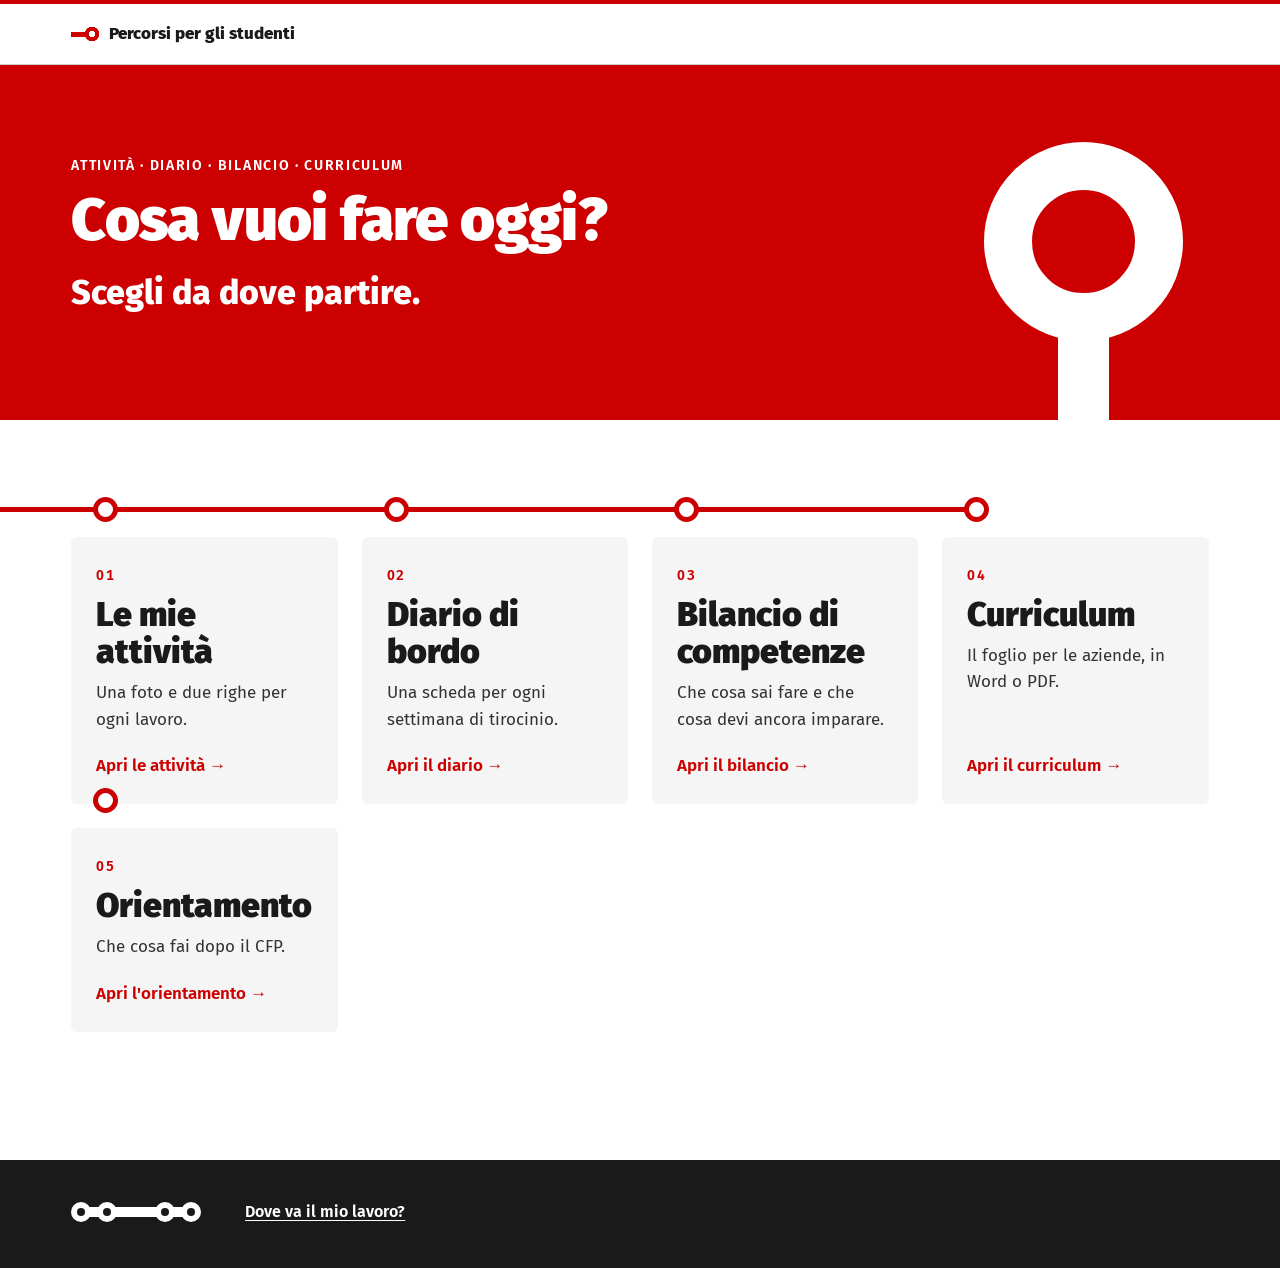
==== commit cdc43fa6: "Orientamento in uscita: nuova sezione «Cosa faccio dopo» con la mappa della filiera, documento sul s" ====
--- a/index.html
+++ b/index.html
@@ -10,8 +10,8 @@
   <link rel="apple-touch-icon" href="img/favicon-180.png">
   <link rel="preload" href="fonts/fira-sans-latin-400-normal.woff2" as="font" type="font/woff2" crossorigin>
   <link rel="preload" href="fonts/fira-sans-latin-900-normal.woff2" as="font" type="font/woff2" crossorigin>
-  <link rel="stylesheet" href="css/tokens.css?v=20261126-i">
-  <link rel="stylesheet" href="css/stile.css?v=20261126-i">
+  <link rel="stylesheet" href="css/tokens.css?v=20261126-k">
+  <link rel="stylesheet" href="css/stile.css?v=20261126-k">
   <script src="js/config.js" defer></script>
   <script src="js/unione.js" defer></script>
   <script src="js/archivio.js" defer></script>
@@ -70,6 +70,14 @@
               <span class="percorso__apri">Apri il curriculum</span>
             </a>
           </li>
+          <li>
+            <a class="percorso" href="orientamento/">
+              <span class="meta percorso__num">05</span>
+              <span class="percorso__titolo">Orientamento</span>
+              <span class="percorso__testo">Che cosa fai dopo il CFP.</span>
+              <span class="percorso__apri">Apri l'orientamento</span>
+            </a>
+          </li>
         </ul>
 
       </div>
--- a/css/stile.css
+++ b/css/stile.css
@@ -1011,3 +1011,38 @@
   #stampa .cartellino__sito { font-size: 7pt; } #stampa .cartellino__etichetta { font-size: 7pt; }
   #stampa .cartellino__classe { font-size: 9pt; } #stampa .cartellino__piede { font-size: 6.5pt; }
 }
+
+/* ---------- Cestino ---------- */
+.cestino__elenco { list-style: none; padding: 0; display: grid; gap: 14px; max-height: 50vh; overflow-y: auto; }
+.cestino__voce { border-bottom: 1px solid var(--c-filetto); padding-bottom: 14px; display: grid; gap: 6px; }
+.cestino__titolo { font-weight: 700; color: var(--c-titolo); overflow-wrap: anywhere; }
+.cestino__azioni { display: flex; flex-wrap: wrap; gap: 10px; align-items: center; margin-top: 6px; }
+.cestino__esito:empty { display: none; }
+
+/* ---------- Orientamento ---------- */
+.scelte--carte { grid-template-columns: 1fr; }
+@media (min-width: 720px) { .scelte--carte { grid-template-columns: 1fr 1fr; } }
+.scelta--carta span { align-items: flex-start; }
+.scelta--carta span::before { margin-top: 2px; }
+.scelta__blocco { display: grid; gap: 3px; font-weight: inherit; }
+.scelta__blocco small { font-size: 15px; font-weight: 400; color: var(--c-testo); line-height: 1.4; }
+.promemoria { display: grid; gap: 8px; }
+.promemoria .voci { gap: 8px; }
+.promemoria .voce { padding-left: 14px; border-left: 3px solid var(--c-filetto); }
+
+/* La strada del CFP: una linea con le tappe; la tappa dello studente è in evidenza. */
+.strada { list-style: none; padding: 0; margin: 4px 0 0; display: grid; gap: 0; }
+.strada__tappa { position: relative; display: grid; grid-template-columns: 22px 1fr; gap: 14px; padding-bottom: 22px; }
+.strada__tappa:last-child { padding-bottom: 0; }
+.strada__tappa::before { content: ""; position: absolute; left: 10px; top: 22px; bottom: 0; width: 2px; background: var(--c-filetto); }
+.strada__tappa:last-child::before { display: none; }
+.strada__segno { width: 22px; height: 22px; border-radius: 50%; border: 3px solid var(--c-rosso); background: var(--c-bianco); margin-top: 2px; }
+.strada__tappa--qui .strada__segno { background: var(--c-rosso); box-shadow: 0 0 0 4px var(--c-rosato); }
+.strada__tappa--facoltativa .strada__segno { border-style: dashed; }
+.strada__corpo { display: grid; gap: 6px; min-width: 0; }
+.strada__titolo { font-size: 20px; font-weight: 800; line-height: 1.25; color: var(--c-titolo); display: flex; flex-wrap: wrap; gap: 4px 12px; align-items: center; }
+.strada__qui { font-size: 13px; font-weight: 700; letter-spacing: .04em; text-transform: uppercase; color: var(--c-rosso); background: var(--c-rosato); padding: 2px 8px; border-radius: 4px; }
+.strada__cambi { margin-top: 4px; padding: 10px 14px; background: var(--c-pannello); border-radius: var(--radius-card); display: grid; gap: 6px; }
+.strada__cambi ul { list-style: none; padding: 0; display: grid; gap: 6px; }
+.strada__cambi li { font-size: 16px; line-height: 1.4; }
+.note-strada { list-style: none; padding: 0; display: grid; gap: 10px; margin-top: 8px; }
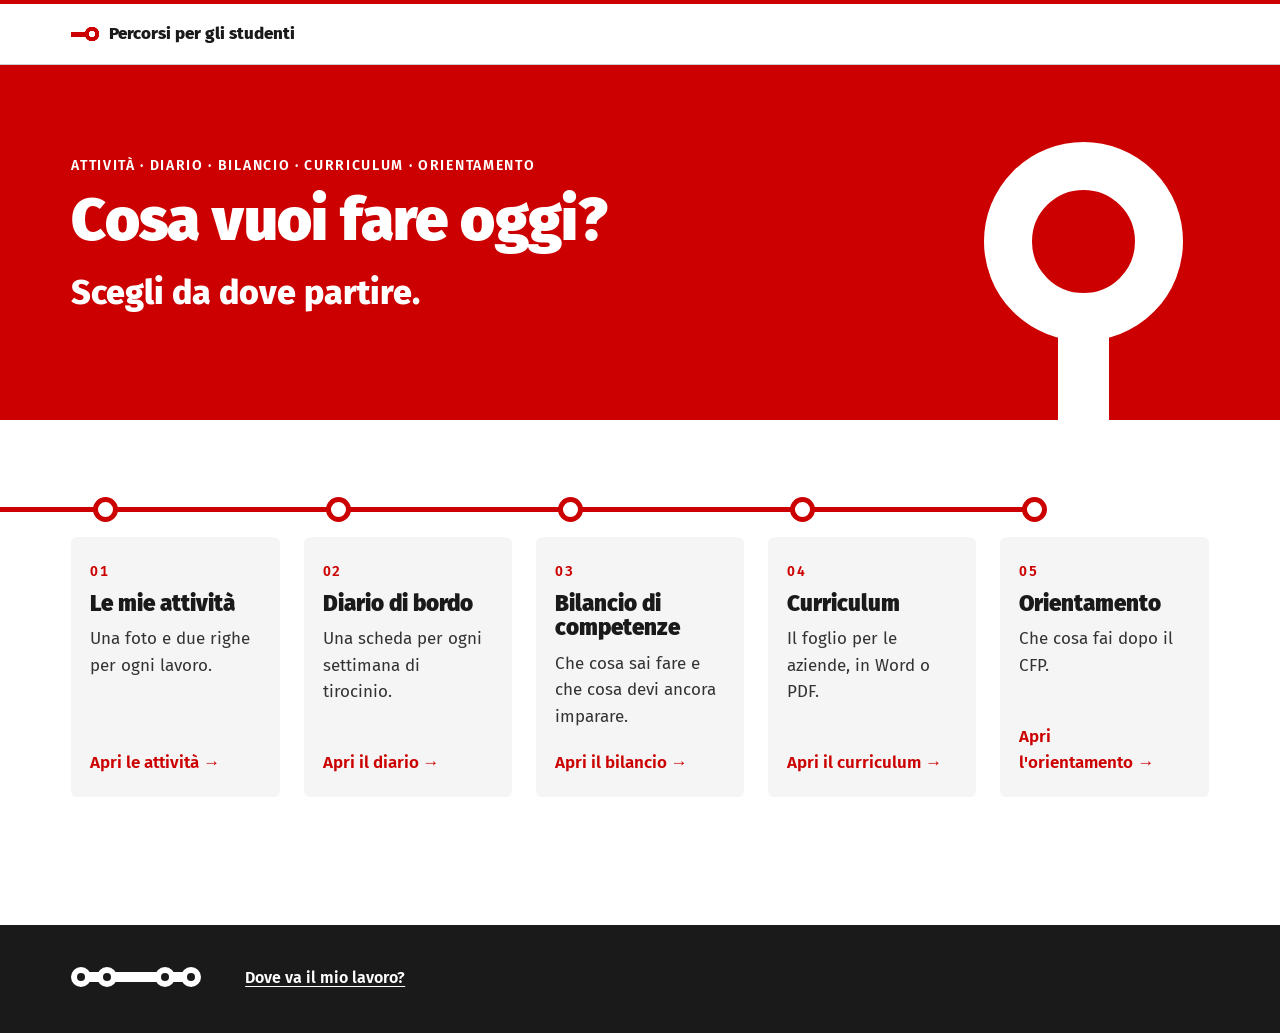
==== commit 3cf9acf9: "Revisione UI/UX e incongruenze dopo l'unione di #28 e #29 Interfaccia - Orientamento su telefono: le" ====
--- a/index.html
+++ b/index.html
@@ -10,8 +10,8 @@
   <link rel="apple-touch-icon" href="img/favicon-180.png">
   <link rel="preload" href="fonts/fira-sans-latin-400-normal.woff2" as="font" type="font/woff2" crossorigin>
   <link rel="preload" href="fonts/fira-sans-latin-900-normal.woff2" as="font" type="font/woff2" crossorigin>
-  <link rel="stylesheet" href="css/tokens.css?v=20261126-k">
-  <link rel="stylesheet" href="css/stile.css?v=20261126-k">
+  <link rel="stylesheet" href="css/tokens.css?v=20261127-b">
+  <link rel="stylesheet" href="css/stile.css?v=20261127-b">
   <script src="js/config.js" defer></script>
   <script src="js/unione.js" defer></script>
   <script src="js/archivio.js" defer></script>
@@ -30,7 +30,7 @@
     <div class="home home--percorsi">
       <div class="home__fascia">
         <div class="home__fascia-dentro">
-          <p class="occhiello">Attività · Diario · Bilancio · Curriculum</p>
+          <p class="occhiello">Attività · Diario · Bilancio · Curriculum · Orientamento</p>
           <h1>Cosa vuoi fare oggi?</h1>
           <p class="home__sottotitolo">Scegli da dove partire.</p>
         </div>
--- a/css/stile.css
+++ b/css/stile.css
@@ -21,6 +21,8 @@
 [hidden] { display: none !important; }
 
 :focus-visible { outline: 3px solid var(--c-nero); outline-offset: 2px; }
+/* Titoli e contenitori che ricevono il fuoco da script (tabindex="-1"): niente cornice, il lettore di schermo li annuncia comunque. */
+[tabindex="-1"]:focus { outline: none; }
 
 .visivamente-nascosto {
   position: absolute !important; width: 1px; height: 1px; overflow: hidden;
@@ -189,18 +191,20 @@
 .home__indice ol::before {
   content: ""; position: absolute; left: 10px; top: 8px; bottom: 8px; width: var(--cerchio-t); background: var(--c-rosso);
 }
-.home__indice li { position: relative; display: grid; grid-template-columns: 3ch 1fr; align-items: baseline; gap: 10px; padding: 10px 0; color: var(--c-titolo); font-weight: 600; }
-.home__indice li::before {
+.home__indice ol > li { position: relative; display: grid; grid-template-columns: 3ch 1fr; align-items: baseline; gap: 10px; padding: 10px 0; color: var(--c-titolo); font-weight: 600; }
+.home__indice ol > li::before {
   content: ""; position: absolute; left: -40px; top: 10px; width: 25px; height: 25px; box-sizing: border-box;
   border: var(--cerchio-t) solid var(--c-rosso); border-radius: 50%; background: var(--c-bianco);
 }
-.home__indice li > .meta:first-child { color: var(--c-rosso); font-weight: 800; }
+.home__indice ol > li > .meta:first-child { color: var(--c-rosso); font-weight: 800; }
 @media (min-width: 768px) {
   .home__indice ol { grid-auto-flow: column; grid-auto-columns: 1fr; padding: 40px 0 0; }
   .home__indice ol::before { left: calc(-1 * var(--m) - 100vw); right: calc(100% / var(--n, 6) - 22px); top: 10px; bottom: auto; width: auto; height: var(--cerchio-t); }
   .home__indice ol:has(> li:nth-child(3):last-child) { --n: 3; }
-  .home__indice li { grid-template-columns: 1fr; gap: 2px; padding: 0 12px 0 0; }
-  .home__indice li::before { left: 0; top: -40px; }
+  .home__indice ol:has(> li:nth-child(4):last-child) { --n: 4; }
+  .home__indice ol:has(> li:nth-child(5):last-child) { --n: 5; }
+  .home__indice ol > li { grid-template-columns: 1fr; gap: 2px; padding: 0 12px 0 0; }
+  .home__indice ol > li::before { left: 0; top: -40px; }
   .home { overflow-x: clip; }
 }
 
@@ -221,7 +225,7 @@
 .percorso__titolo { font-size: var(--t-domanda); font-weight: 900; line-height: 1.1; color: var(--c-titolo); }
 .percorso__testo { max-width: 40ch; }
 .percorso__apri { margin-top: auto; padding-top: 10px; font-weight: 600; color: var(--c-rosso); }
-.percorso__apri::after { content: " →"; }
+.percorso__apri::after { content: "\00a0→"; } /* spazio unificatore: la freccia non va a capo da sola */
 .percorso:hover .percorso__apri { text-decoration: underline; text-underline-offset: 4px; }
 /* Mobile: linea verticale a sinistra, anello all'altezza del titolo. */
 .percorsi { padding-left: 34px; }
@@ -233,9 +237,16 @@
   border: var(--cerchio-t) solid var(--c-rosso); border-radius: 50%; background: var(--c-bianco);
 }
 @media (min-width: 1000px) {
-  .percorsi { grid-template-columns: repeat(4, 1fr); padding: 40px 0 0; }
+  /* Tante colonne quante sono le schede (5 nella pagina iniziale, 2 nell'orientamento): nessuna scheda resta sola su una riga. */
+  .percorsi { --n: 4; grid-template-columns: repeat(var(--n), minmax(0, 1fr)); padding: 40px 0 0; }
+  .percorsi:has(> li:nth-child(2):last-child) { --n: 2; }
+  .percorsi:has(> li:nth-child(3):last-child) { --n: 3; }
+  .percorsi:has(> li:nth-child(5):last-child) { --n: 5; }
+  /* Con cinque schede strette i titoli scendono di una misura, perché parole come «Orientamento» stiano nella scheda. */
+  .percorsi:has(> li:nth-child(5):last-child) .percorso { padding: 24px 18px 20px; }
+  .percorsi:has(> li:nth-child(5):last-child) .percorso__titolo { font-size: clamp(20px, 1.75vw, 26px); hyphens: auto; }
   /* La linea entra dal bordo sinistro dello schermo e finisce nell'ultimo anello. */
-  .percorsi::before { left: calc(-1 * var(--m) - 100vw); right: calc((100% - 3 * var(--gap)) / 4 - 34px); top: 10px; bottom: auto; width: auto; height: var(--cerchio-t); }
+  .percorsi::before { left: calc(-1 * var(--m) - 100vw); right: calc((100% - (var(--n) - 1) * var(--gap)) / var(--n) - 34px); top: 10px; bottom: auto; width: auto; height: var(--cerchio-t); }
   .percorsi > li::before { left: 22px; top: -40px; }
 }
 
@@ -733,8 +744,9 @@
 }
 .filtro:hover { border-color: var(--c-rosso); color: var(--c-rosso); }
 .filtro[aria-pressed="true"] { background: var(--c-rosso); border-color: var(--c-rosso); color: var(--c-bianco); }
+.filtri__comp { flex: 1 1 260px; min-width: 0; max-width: 420px; }
 .filtri__comp select {
-  min-height: 44px; max-width: min(100%, 420px); padding: 0 12px; border: 1px solid var(--c-bordo-campo);
+  width: 100%; min-height: 44px; max-width: 100%; padding: 0 12px; border: 1px solid var(--c-bordo-campo);
   border-radius: var(--radius-control); background: var(--c-bianco); font-size: 15px;
 }
 
@@ -1046,3 +1058,20 @@
 .strada__cambi ul { list-style: none; padding: 0; display: grid; gap: 6px; }
 .strada__cambi li { font-size: 16px; line-height: 1.4; }
 .note-strada { list-style: none; padding: 0; display: grid; gap: 10px; margin-top: 8px; }
+
+/* Competenze regionali nel bilancio: una scheda per competenza, con la frase semplice. */
+.regionali { list-style: none; padding: 0; display: grid; gap: 22px; }
+.regionali__gruppo { display: grid; gap: 14px; }
+.regionale { display: grid; gap: 12px; padding-bottom: 22px; border-bottom: 1px solid var(--c-filetto); }
+.regionale:last-child { border-bottom: 0; }
+.regionale__frase { font-size: 18px; font-weight: 700; line-height: 1.35; color: var(--c-titolo); }
+
+.campo-con-aiuto { display: grid; gap: 6px; }
+.campo-con-aiuto .pulsante--testo { justify-self: start; }
+
+/* Vista docenti per competenza */
+.competenze-classe { display: grid; gap: 18px; }
+.competenze-gruppo { display: grid; gap: 10px; }
+.competenza summary { display: grid; gap: 2px; }
+.competenza__frase { font-weight: 700; color: var(--c-titolo); }
+.competenza__studenti { list-style: none; padding: 0; display: grid; gap: 6px; }
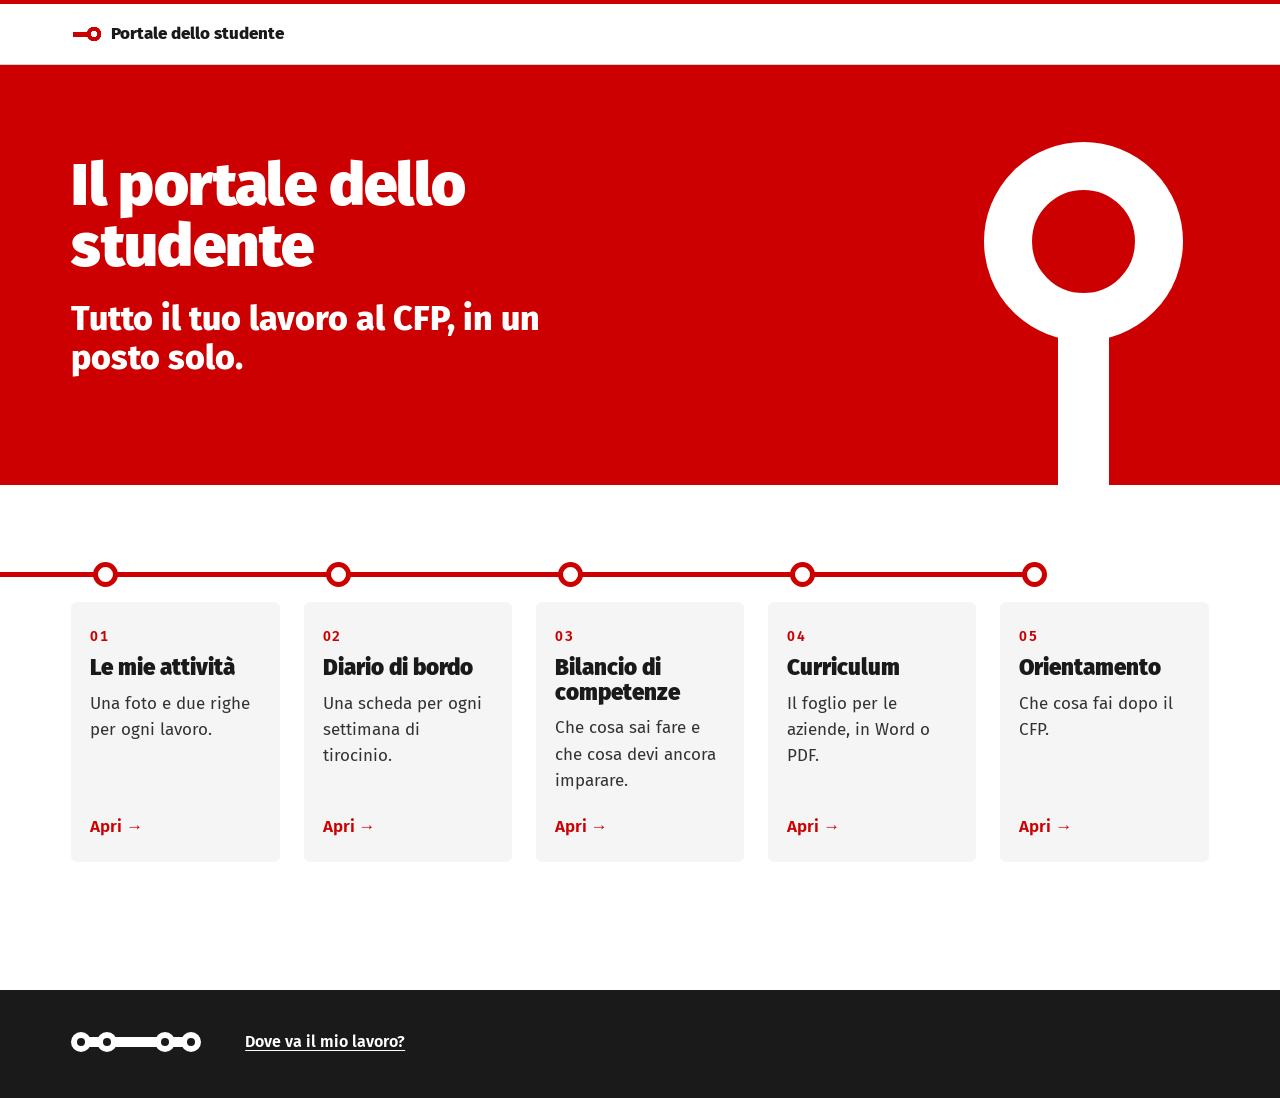
==== commit b8ebd44b: "Testata unica «Portale dello studente» e pulizia delle incongruenze - In alto a sinistra, in tutti i" ====
--- a/index.html
+++ b/index.html
@@ -3,7 +3,7 @@
 <head>
   <meta charset="utf-8">
   <meta name="viewport" content="width=device-width, initial-scale=1">
-  <title>Percorsi per gli studenti</title>
+  <title>Portale dello studente</title>
   <meta name="description" content="Le mie attività, diario di bordo del tirocinio, bilancio di competenze e curriculum: scegli da dove partire.">
   <meta name="theme-color" content="#CC0000">
   <link rel="icon" type="image/png" sizes="32x32" href="img/favicon-32.png">
@@ -22,7 +22,7 @@
 
   <header class="testata">
     <div class="testata__riga">
-      <span class="testata__nome testata__nome--fermo">Percorsi per gli studenti</span>
+      <a class="testata__portale" href="./" aria-current="page"><span class="testata__portale-testo">Portale dello studente</span></a>
     </div>
   </header>
 
@@ -30,20 +30,19 @@
     <div class="home home--percorsi">
       <div class="home__fascia">
         <div class="home__fascia-dentro">
-          <p class="occhiello">Attività · Diario · Bilancio · Curriculum · Orientamento</p>
-          <h1>Cosa vuoi fare oggi?</h1>
-          <p class="home__sottotitolo">Scegli da dove partire.</p>
+          <h1>Il portale dello studente</h1>
+          <p class="home__sottotitolo">Tutto il tuo lavoro al CFP, in un posto solo.</p>
         </div>
       </div>
 
       <div class="home__sotto">
-        <ul class="percorsi" aria-label="I percorsi">
+        <ul class="percorsi" aria-label="Le sezioni del portale">
           <li>
             <a class="percorso" href="portfolio/">
               <span class="meta percorso__num">01</span>
               <span class="percorso__titolo">Le mie attività</span>
               <span class="percorso__testo">Una foto e due righe per ogni lavoro.</span>
-              <span class="percorso__apri">Apri le attività</span>
+              <span class="percorso__apri">Apri</span>
             </a>
           </li>
           <li>
@@ -51,7 +50,7 @@
               <span class="meta percorso__num">02</span>
               <span class="percorso__titolo">Diario di bordo</span>
               <span class="percorso__testo">Una scheda per ogni settimana di tirocinio.</span>
-              <span class="percorso__apri">Apri il diario</span>
+              <span class="percorso__apri">Apri</span>
             </a>
           </li>
           <li>
@@ -59,7 +58,7 @@
               <span class="meta percorso__num">03</span>
               <span class="percorso__titolo">Bilancio di competenze</span>
               <span class="percorso__testo">Che cosa sai fare e che cosa devi ancora imparare.</span>
-              <span class="percorso__apri">Apri il bilancio</span>
+              <span class="percorso__apri">Apri</span>
             </a>
           </li>
           <li>
@@ -67,7 +66,7 @@
               <span class="meta percorso__num">04</span>
               <span class="percorso__titolo">Curriculum</span>
               <span class="percorso__testo">Il foglio per le aziende, in Word o PDF.</span>
-              <span class="percorso__apri">Apri il curriculum</span>
+              <span class="percorso__apri">Apri</span>
             </a>
           </li>
           <li>
@@ -75,7 +74,7 @@
               <span class="meta percorso__num">05</span>
               <span class="percorso__titolo">Orientamento</span>
               <span class="percorso__testo">Che cosa fai dopo il CFP.</span>
-              <span class="percorso__apri">Apri l'orientamento</span>
+              <span class="percorso__apri">Apri</span>
             </a>
           </li>
         </ul>
--- a/css/stile.css
+++ b/css/stile.css
@@ -1,4 +1,4 @@
-/* Percorsi per gli studenti — interfaccia con il brand kit AFOL Metropolitana.
+/* Portale dello studente — interfaccia con il brand kit AFOL Metropolitana.
    Regole: un solo rosso (#CC0000) usato con parsimonia, molti neutri; una sola famiglia (Fira Sans),
    gerarchia fatta di pesi; schede bianche su grigio chiaro; il sistema dei cerchi (linea con anelli)
    per l'avanzamento e come firma sotto i titoli di primo livello. Vedi design.md. */
@@ -75,29 +75,27 @@
   max-width: var(--max-lavoro); margin: 0 auto; padding: 6px var(--m);
   min-height: 60px;
 }
-.testata__nome {
-  font-family: var(--f-sans); font-weight: 800; font-size: 17px; letter-spacing: 0; color: var(--c-titolo);
-  background: none; border: 0; padding: 10px 0; cursor: pointer; min-height: 44px; text-align: left;
-}
-.testata__nome { display: inline-flex; align-items: center; gap: 10px; }
-/* Il segno dei siti: un tratto di linea che finisce in un anello. */
-.testata__nome::before {
+/* In alto a sinistra, sempre: il portale dello studente (anello + nome), che riporta alla pagina iniziale.
+   Accanto, separato da un filetto, il nome del sito, che riporta alla home del sito. */
+.testata__portale {
+  display: inline-flex; align-items: center; gap: 10px; flex: none; min-height: 44px; padding: 0 2px;
+  font-family: var(--f-sans); font-weight: 800; font-size: 17px; color: var(--c-titolo); text-decoration: none; white-space: nowrap;
+}
+.testata__portale::before {
   content: ""; flex: none; width: 28px; height: 14px;
   background: radial-gradient(circle at 21px 7px, transparent 3px, var(--c-rosso) 3.5px, var(--c-rosso) 7px, transparent 7.5px),
     linear-gradient(var(--c-rosso), var(--c-rosso)) 0 4.5px / 16px 5px no-repeat;
 }
+.testata__portale:hover { color: var(--c-rosso); }
+.testata__portale[aria-current="page"] { cursor: default; }
+.testata__portale[aria-current="page"]:hover { color: var(--c-titolo); }
+.testata__nome {
+  display: inline-flex; align-items: center; gap: 8px; min-width: 0;
+  font-family: var(--f-sans); font-weight: 600; font-size: 16px; letter-spacing: 0; color: var(--c-testo-2);
+  background: none; border: 0; border-left: 1px solid var(--c-filetto); padding: 10px 0 10px 14px; cursor: pointer; min-height: 44px; text-align: left;
+}
 .testata__nome:hover { color: var(--c-rosso); }
-.testata__nome--fermo { cursor: default; display: inline-flex; align-items: center; }
-.testata__nome--fermo:hover { color: var(--c-titolo); }
 .testata__salvato { margin-left: auto; text-align: right; }
-/* Link alla pagina iniziale con i percorsi. */
-.testata__tutti {
-  font-size: 14px; font-weight: 600; color: var(--c-testo-2); text-decoration: none;
-  display: inline-flex; align-items: center; gap: 6px; min-height: 44px; padding-right: 14px; white-space: nowrap;
-  border-right: 1px solid var(--c-filetto);
-}
-.testata__tutti::before { content: "←"; color: var(--c-rosso); }
-.testata__tutti:hover { color: var(--c-rosso); }
 
 /* Avanzamento come percorso: linea orizzontale con anelli (web.md, «Percorso»). */
 .avanzamento {
@@ -617,23 +615,24 @@
 .coppia { display: grid; grid-template-columns: repeat(auto-fit, minmax(150px, 1fr)); gap: 14px; }
 .coppia:has(> .campo:only-child) { grid-template-columns: 1fr; }
 
-/* Sul telefono la testata di lavoro è piena: il link ai percorsi sta nella schermata iniziale di ogni sito. */
-.home__tutti { display: none; }
+/* Sul telefono, nella home di un sito, il nome del sito è già il titolo grande: in testata resta il portale, con il suo nome. */
 @media (max-width: 639px) {
-  .testata__tutti { display: none; }
-  .home__tutti {
-    display: inline-flex; align-items: center; gap: 6px; min-height: 44px; margin-bottom: 12px;
-    font-size: 14px; font-weight: 600; color: var(--c-testo-2); text-decoration: none;
-  }
-  .home__tutti::before { content: "←"; color: var(--c-rosso); }
-  .home__fascia .home__tutti, .home__fascia .home__tutti::before { color: var(--c-bianco); }
+  .testata__riga:has(.testata__tappa[hidden]) .testata__nome,
+  .testata__riga:has(.testata__tappa[hidden]) .testata__salvato { display: none; }
+  .testata__riga:has(.testata__tappa[hidden]) .testata__salva { margin-left: auto; padding: 0 12px; font-size: 14px; }
+  .testata__portale { font-size: 15px; gap: 8px; }
+  .testata__nome { white-space: nowrap; font-size: 14px; }
+}
+@media (max-width: 359px) {
+  .testata__portale:not([aria-current="page"]) .testata__portale-testo {
+    position: absolute; width: 1px; height: 1px; overflow: hidden; clip: rect(0 0 0 0); white-space: nowrap;
+  }
 }
 
 @media (max-width: 479px) {
   .testata__riga { gap: 8px; }
   .testata__riga .pulsante { white-space: nowrap; }
-  .testata__nome { font-size: 15px; min-width: 0; }
-  .testata__nome::before { display: none; }
+  .testata__nome { font-size: 15px; padding-left: 10px; }
   .testata__salvato { font-size: 12px; }
   #tappa-stato { display: none; }
 }
@@ -841,17 +840,20 @@
   }
   .testata__tappa-nome::after { content: " ▾"; color: var(--c-rosso); font-size: 13px; }
   .testata__tappa-stato { font-size: 12px; line-height: 1.2; }
-  /* Con il passo in vista, il nome del sito diventa solo «‹» (il nome resta per i lettori di schermo). */
+  /* Con il passo in vista: il portale diventa solo anello, il nome del sito solo «‹» (i nomi restano per i lettori di schermo). */
+  .testata__riga:has(.testata__tappa:not([hidden])) .testata__portale { width: 40px; justify-content: center; gap: 0; padding: 0; }
+  .testata__riga:has(.testata__tappa:not([hidden])) .testata__portale-testo {
+    position: absolute; width: 1px; height: 1px; overflow: hidden; clip: rect(0 0 0 0); white-space: nowrap;
+  }
   .testata__riga:has(.testata__tappa:not([hidden])) .testata__nome {
-    font-size: 0; width: 44px; min-width: 44px; justify-content: center; padding: 0; flex: none;
+    font-size: 0; width: 40px; min-width: 40px; justify-content: center; padding: 0; flex: none;
   }
   .testata__riga:has(.testata__tappa:not([hidden])) .testata__nome::before {
-    width: 12px; height: 12px; background: none; border-left: 3px solid var(--c-rosso); border-bottom: 3px solid var(--c-rosso);
-    transform: rotate(45deg); margin-left: 6px; display: block;
+    content: ""; width: 11px; height: 11px; border-left: 3px solid var(--c-rosso); border-bottom: 3px solid var(--c-rosso);
+    transform: rotate(45deg); margin-left: 5px; display: block;
   }
   .testata + .avanzamento { margin-top: 10px; }
   .testata__riga { gap: 6px; min-height: 56px; }
-  .testata__riga:has(.testata__tappa:not([hidden])) .testata__tutti { display: none; }
   .testata__salvato { font-size: 12px; line-height: 1.25; max-width: 84px; }
   /* Avanzamento sottile: la linea c'è, gli anelli sono piccoli. */
   .avanzamento { height: 3px; margin: 0 var(--m) 10px; }
@@ -862,7 +864,7 @@
   /* «Salvato alle…» resta in vista: seconda riga sotto il nome del passo. */
   .testata__riga:has(.testata__tappa:not([hidden])) { position: relative; }
   .testata__riga:has(.testata__tappa:not([hidden])) .testata__salvato {
-    position: absolute; left: calc(var(--m) + 58px); bottom: 7px; max-width: calc(100% - 2 * var(--m) - 120px);
+    position: absolute; left: calc(var(--m) + 100px); bottom: 7px; max-width: calc(100% - 2 * var(--m) - 160px);
     margin: 0; text-align: left; white-space: nowrap; overflow: hidden; text-overflow: ellipsis; pointer-events: none;
   }
   .testata__riga:has(.testata__tappa:not([hidden])) .testata__tappa-btn { justify-content: flex-start; padding-top: 6px; padding-bottom: 18px; }
@@ -903,6 +905,11 @@
 .anno-scheda[aria-selected="true"] { color: var(--c-titolo); font-weight: 800; border-bottom-color: var(--c-rosso); }
 .anno-scheda__n { font-size: 13px; font-weight: 600; color: var(--c-testo-2); }
 .anno-scheda[aria-selected="true"] .anno-scheda__n { color: var(--c-rosso); }
+/* Telefono: le schede si dividono la larghezza in parti uguali, tutte visibili, senza scorrimento nascosto. */
+@media (max-width: 599px) {
+  .anni-schede { display: grid; grid-auto-flow: column; grid-auto-columns: minmax(0, 1fr); gap: 0; overflow: visible; }
+  .anno-scheda { flex-direction: column; align-items: center; justify-content: center; gap: 0; padding: 8px 2px 6px; font-size: 15px; white-space: normal; text-align: center; line-height: 1.15; }
+}
 .anno-sezione + .anno-sezione { margin-top: 36px; }
 .anno-sezione__titolo { display: flex; align-items: baseline; gap: 12px; font-size: 22px; font-weight: 800; margin: 0 0 14px; }
 
